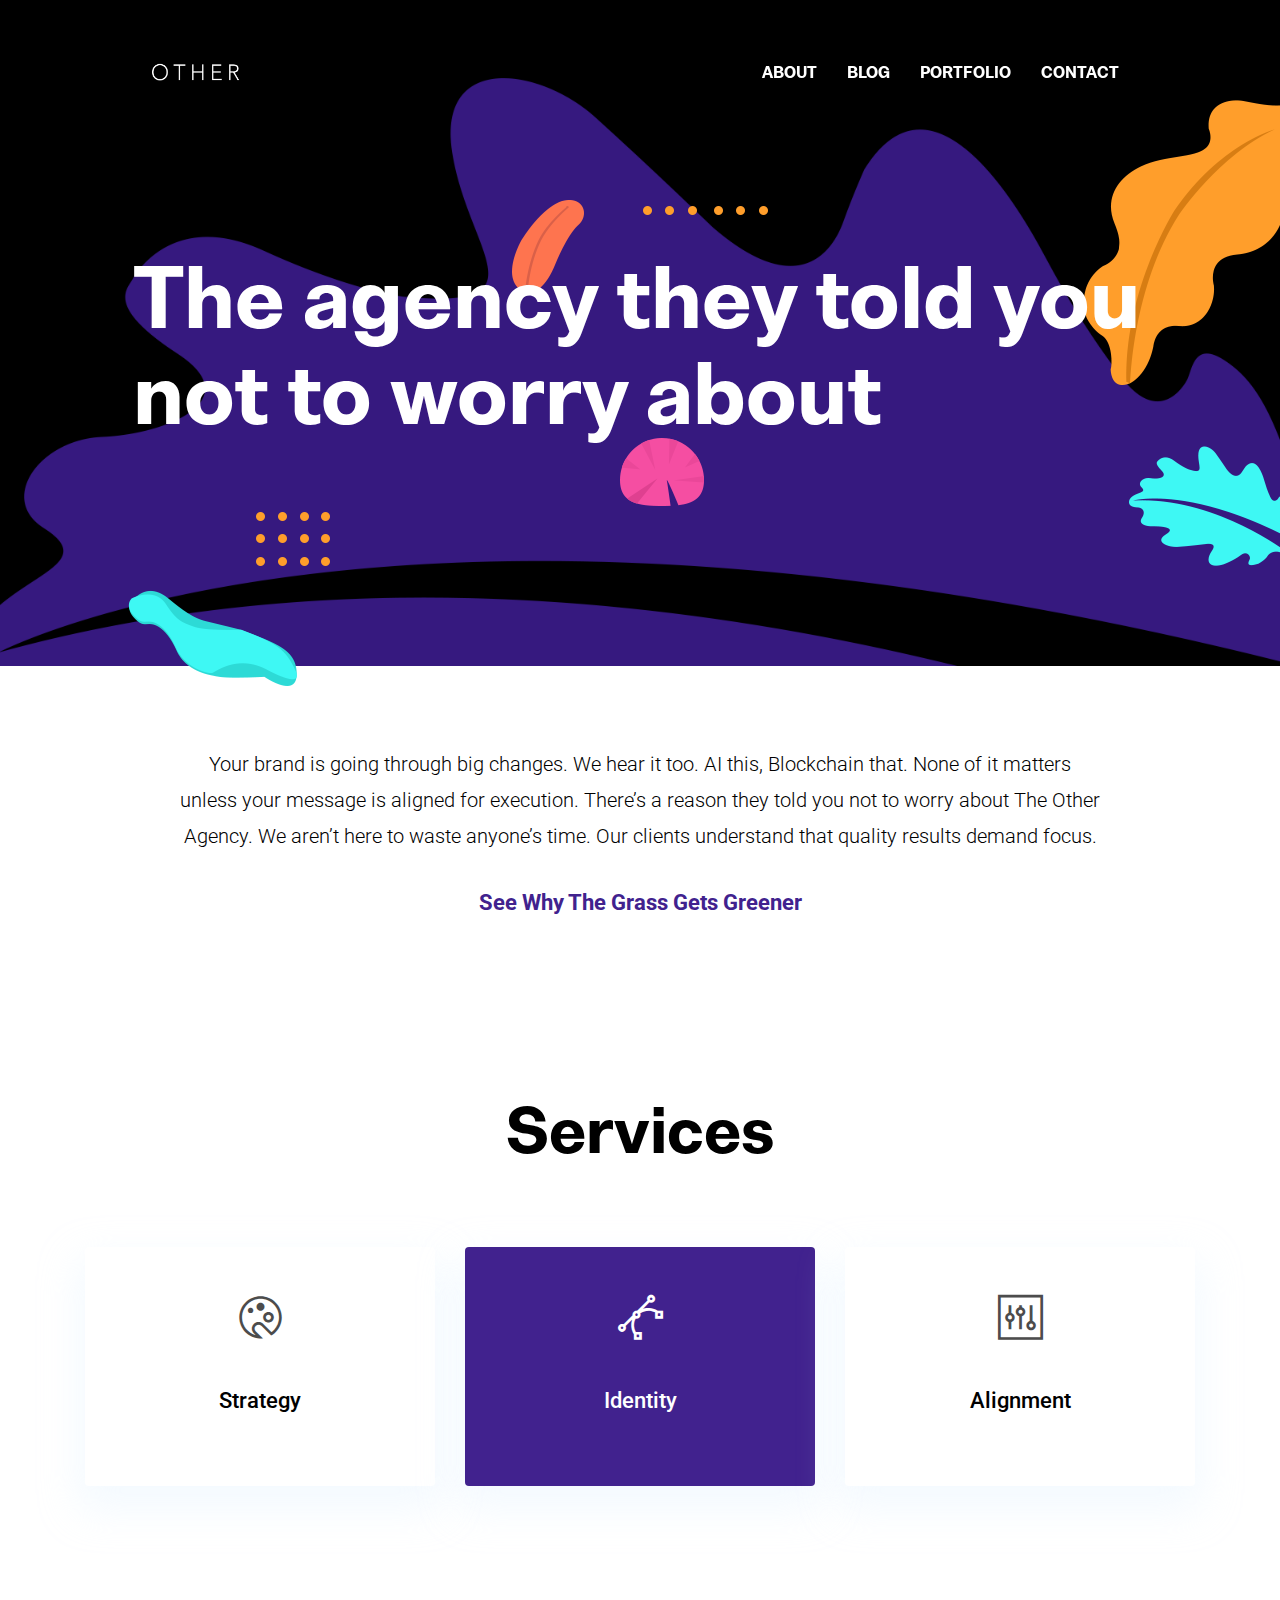
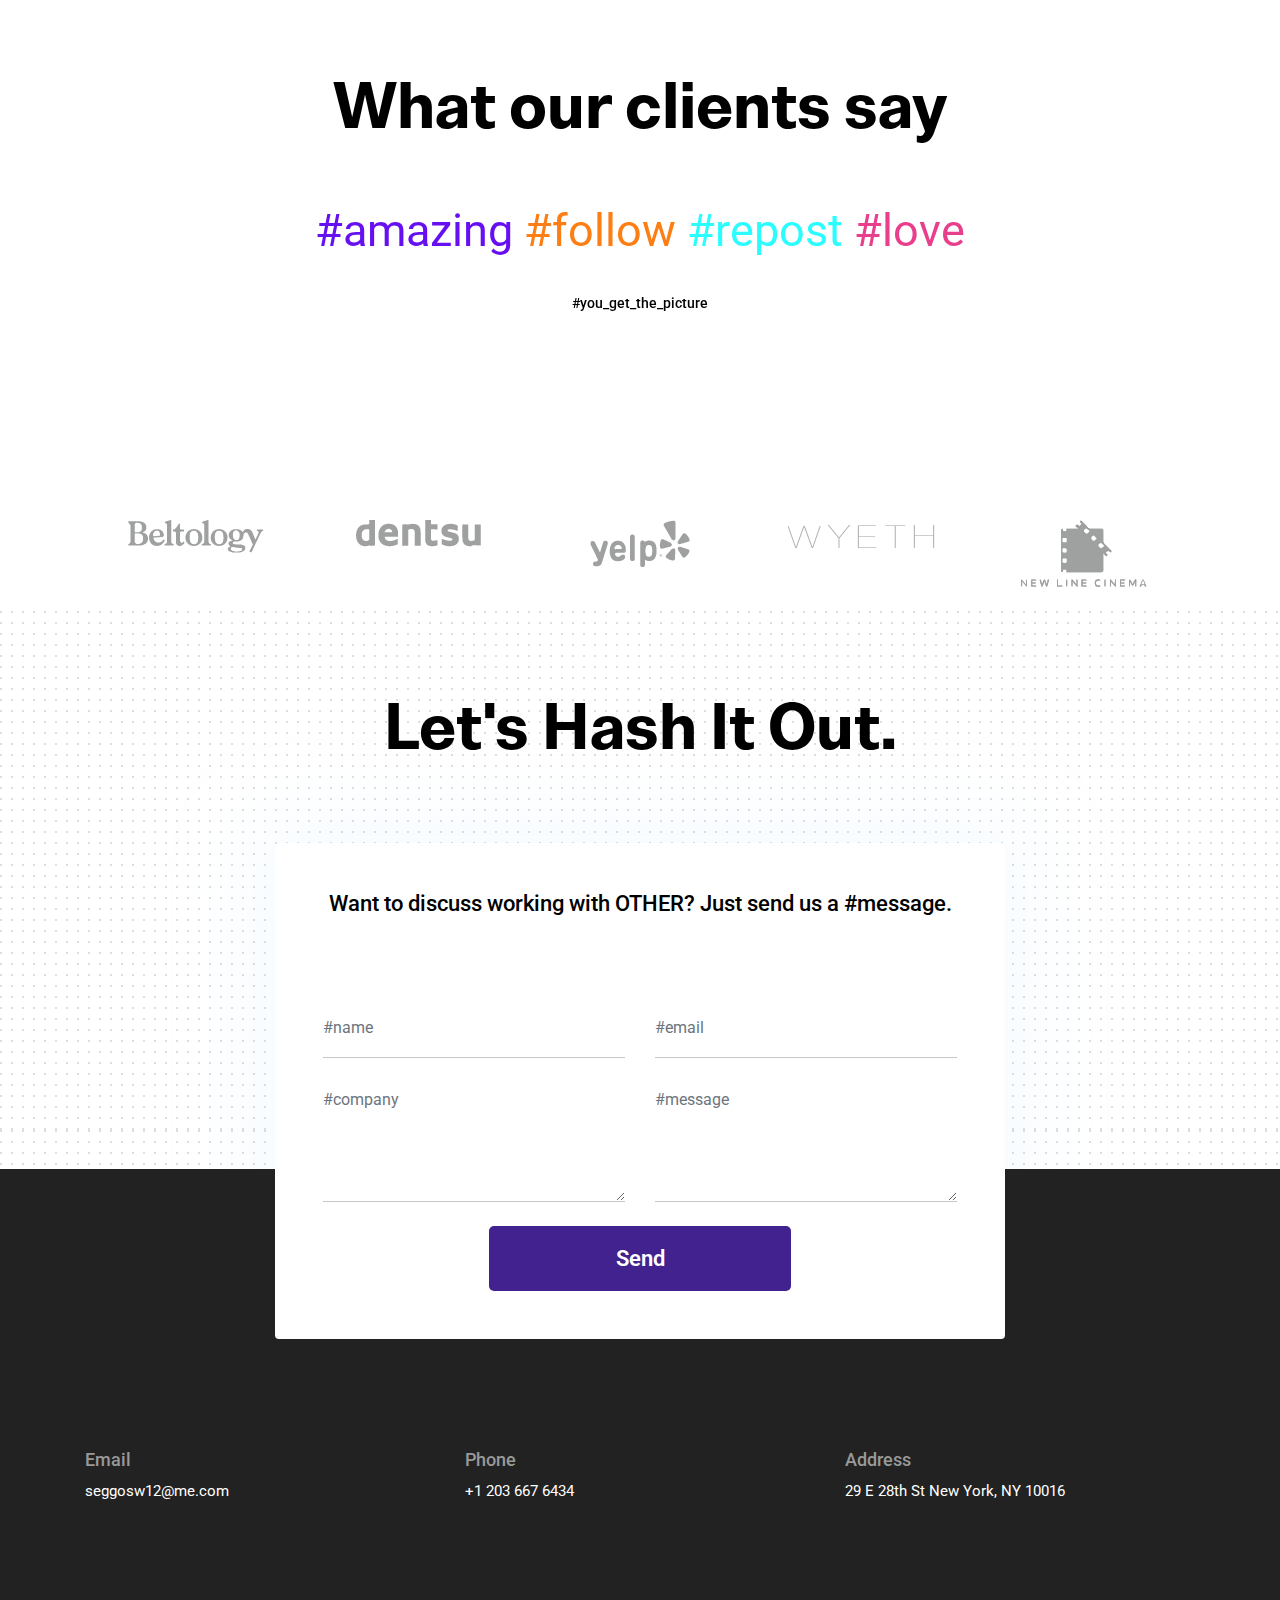
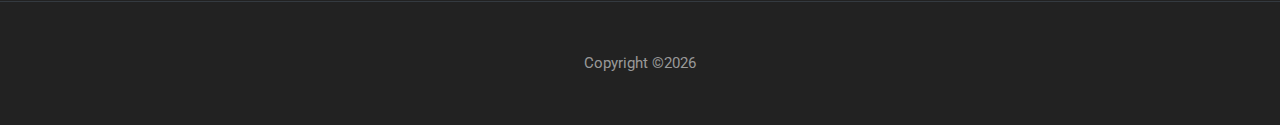
==== index.html @ fed874bd "Deploy from Forestry.io" ====
<!DOCTYPE html>
<html lang="en-us"><head>
  <meta charset="utf-8">
  <title>Other Agency</title>

  <!-- mobile responsive meta -->
  <meta name="viewport" content="width=device-width, initial-scale=1">
  <meta name="viewport" content="width=device-width, initial-scale=1, maximum-scale=1">
  <meta name="description" content="Envisioning your brand through the lens of tomorrow. ">
  <meta name="author" content="Will Seggos">
  <meta name="generator" content="Hugo 0.55.6" />

  <!-- plugins -->
  
  <link rel="stylesheet" href="plugins/bootstrap/bootstrap.min.css ">
  
  <link rel="stylesheet" href="plugins/slick/slick.css ">
  
  <link rel="stylesheet" href="plugins/themify-icons/themify-icons.css ">
  

  <!-- Main Stylesheet -->
  
  <link rel="stylesheet" href="/css/style.min.css" integrity="" media="screen">

  <!--Favicon-->
  <link rel="shortcut icon" href="images/favicon.png " type="image/x-icon">
  <link rel="icon" href="images/favicon.png " type="image/x-icon">

</head><body>
<!-- preloader start -->
<div class="preloader">
</div>
<!-- preloader end -->
<header class="navigation fixed-top">
  <nav class="navbar navbar-expand-lg navbar-dark">
    <a class="navbar-brand" href=""><img alt="Other" style=" width:100px;" src="/images/OtherLOGO.png" ></a>
    <button class="navbar-toggler" type="button" data-toggle="collapse" data-target="#navigation"
      aria-controls="navigation" aria-expanded="false" aria-label="Toggle navigation">
      <span class="navbar-toggler-icon"></span>
    </button>

    <div class="collapse navbar-collapse text-center" id="navigation">
      <ul class="navbar-nav ml-auto">
        <li class="nav-item active">
          <a class="nav-link" href=""></a>
        </li>
        
        
        <li class="nav-item">
          <a class="nav-link" href="about">About</a>
        </li>
        
        
        
        <li class="nav-item">
          <a class="nav-link" href="blog">Blog</a>
        </li>
        
        
        
        <li class="nav-item">
          <a class="nav-link" href="portfolio">Portfolio</a>
        </li>
        
        
        
        <li class="nav-item">
          <a class="nav-link" href="contact">Contact</a>
        </li>
        
        
      </ul>
    </div>
  </nav>
</header>


  
  <section class="hero-area bg-primary" id="parallax">
    <div class="container">
      <div class="row">
        <div class="col-lg-11 mx-auto">
          <h1 class="text-white font-tertiary">The agency they told you not to worry about</h1>
        </div>
      </div>
    </div>
    <div class="layer-bg w-100">
      <img class="img-fluid w-100" src="/images/illustrations/leaf-bg.png" alt="bg-shape">
    </div>
    <div class="layer" id="l2">
      <img src="/images/illustrations/dots-cyan.png" alt="bg-shape">
    </div>
    <div class="layer" id="l3">
      <img src="/images/illustrations/leaf-orange.png" alt="bg-shape">
    </div>
    <div class="layer" id="l4">
      <img src="/images/illustrations/dots-orange.png" alt="bg-shape">
    </div>
    <div class="layer" id="l5">
      <img src="/images/illustrations/leaf-yellow.png" alt="bg-shape">
    </div>
    <div class="layer" id="l6">
      <img src="/images/illustrations/leaf-cyan.png" alt="bg-shape">
    </div>
    <div class="layer" id="l7">
      <img src="/images/illustrations/dots-group-orange.png" alt="bg-shape">
    </div>
    <div class="layer" id="l8">
      <img src="/images/illustrations/leaf-pink-round.png" alt="bg-shape">
    </div>
    <div class="layer" id="l9">
      <img src="/images/illustrations/leaf-cyan-2.png" alt="bg-shape">
    </div>
    
    <ul class="list-unstyled ml-5 mt-3 position-relative zindex-1">
      
    </ul>
    
  </section>
  

  
  
  <section class="section">
    <div class="container">
      <div class="row">
        <div class="col-lg-10 mx-auto text-center">
          
          <p class="font-secondary lead text-dark">Your brand is going through big changes. We hear it too. AI this, Blockchain that. None of it matters unless your message is aligned for execution. There&rsquo;s a reason they told you not to worry about The Other Agency. We aren&rsquo;t here to waste anyone&rsquo;s time. Our clients understand that quality results demand focus.</p>
          
          <a href="" class="btn btn-transparent">See why the grass gets greener</a>
          
          
        </div>
      </div>
    </div>
  </section>
  
  


  

  

  


  
  
  <section class="section">
    <div class="container">
      <div class="row">
        <div class="col-12 text-center">
          <h2 class="section-title">Services</h2>
        </div>
        
        <div class="col-md-4 mb-4">
          <div class="card  hover-shadow shadow">
            <div class="card-body text-center px-4 py-5">
              <i class="ti-palette icon mb-5 d-inline-block"></i>
              <h4 class="mb-4">Strategy</h4>
              <p></p>
            </div>
          </div>
        </div>
        
        <div class="col-md-4 mb-4">
          <div class="card  active-bg-primary  hover-shadow shadow">
            <div class="card-body text-center px-4 py-5">
              <i class="ti-vector icon mb-5 d-inline-block"></i>
              <h4 class="mb-4">Identity</h4>
              <p></p>
            </div>
          </div>
        </div>
        
        <div class="col-md-4 mb-4">
          <div class="card  hover-shadow shadow">
            <div class="card-body text-center px-4 py-5">
              <i class="ti-panel icon mb-5 d-inline-block"></i>
              <h4 class="mb-4">Alignment</h4>
              <p></p>
            </div>
          </div>
        </div>
        
      </div>
    </div>
  </section>
  
  


  


  
  
  <section class="section position-relative testimonial-bg-shapes">
    <div class="container">
      <div class="row">
        <div class="col-12 text-center">
          <h2 class="section-title text-black mb-5">What our clients say</h2>
        </div>
        <div class="col-lg-10 mx-auto testimonial-slider">
          
          
          <div class="text-center testimonial-content">

            <p class="text-white values mb-4">
              <span style="color:#6610f2">#amazing</span>
              <span style="color:#fd7e14">#follow</span>
              <span style="color:#2bfdff">#repost</span>
              <span style="color:#e83e8c">#love</span>
              </p>
            <h4 class="text-black"></h4>
            <h6 class="text-black mb-4">#you_get_the_picture</h6>
          </div>
          
        </div>
      </div>
    </div>
    
  </section>
  
  


  
  
  <section class="section pb-0">
    <div class="container">
      <div class="client-logo-slider d-flex align-items-center">
  
  <a href="#" class="text-center d-block outline-0 p-4"><img class="d-unset img-fluid" src="images/clients-logo/Beltology-logo.png" alt="client-logo"></a>
  
  <a href="#" class="text-center d-block outline-0 p-4"><img class="d-unset img-fluid" src="images/clients-logo/dentsu-logo.png" alt="client-logo"></a>
  
  <a href="#" class="text-center d-block outline-0 p-4"><img class="d-unset img-fluid" src="images/clients-logo/yelp-logo.png" alt="client-logo"></a>
  
  <a href="#" class="text-center d-block outline-0 p-4"><img class="d-unset img-fluid" src="images/clients-logo/wyeth-logo.png" alt="client-logo"></a>
  
  <a href="#" class="text-center d-block outline-0 p-4"><img class="d-unset img-fluid" src="images/clients-logo/newline-logo.png" alt="client-logo"></a>
  
  <a href="#" class="text-center d-block outline-0 p-4"><img class="d-unset img-fluid" src="images/clients-logo/rc-logo.png" alt="client-logo"></a>
  
</div>
    </div>
  </section>
  
  

  




<section class="section section-on-footer" data-background="images/backgrounds/bg-dots.png">
  <div class="container">
    <div class="row">
      <div class="col-12 text-center">
        <h2 class="section-title">Let's Hash It Out.</h2>
      </div>
      <div class="col-lg-8 mx-auto">
        <div class="bg-white rounded text-center p-5 shadow-down">
          <h4 class="mb-80">Want to discuss working with OTHER? Just send us a #message.</h4>
          <form action="#" method="POST" class="row">
            <div class="col-md-6">
              <input type="text" id="name" name="name" placeholder="#name" class="form-control px-0 mb-4">
            </div>
            <div class="col-md-6">
              <input type="email" id="email" name="email" placeholder="#email" class="form-control px-0 mb-4">
            </div>
            <div class="col-6">
              <textarea name="message" id="message" class="form-control px-0 mb-4"
                placeholder="#company"></textarea>
            </div>
            <div class="col-6 right">
              <textarea name="company" id="company" class="form-control px-0 mb-4"
                placeholder="#message"></textarea>
            </div>
            <div class="col-lg-6 col-10 mx-auto">
              <button class="btn btn-primary w-100">send</button>
            </div>
          </form>
        </div>
      </div>
    </div>
  </div>
</section>




<footer class="bg-dark footer-section">
  <div class="section">
    <div class="container">
      <div class="row">
        <div class="col-md-4">
          <h5 class="text-light">Email</h5>
          <p class="text-white paragraph-lg font-secondary">seggosw12@me.com</p>
        </div>
        <div class="col-md-4">
          <h5 class="text-light">Phone</h5>
          <p class="text-white paragraph-lg font-secondary">&#43;1 203 667 6434</p>
        </div>
        <div class="col-md-4">
          <h5 class="text-light">Address</h5>
          <p class="text-white paragraph-lg font-secondary">29 E 28th St New York, NY 10016</p>
        </div>
      </div>
    </div>
  </div>
  <div class="border-top text-center border-dark py-5">
    <p class="mb-0 text-light">Copyright ©<script>
        var CurrentYear = new Date().getFullYear()
        document.write(CurrentYear)
      </script></p>
  </div>
</footer>


<!-- Google Map API -->
<script src=""></script>
<!-- JS Plugins -->

<script src="plugins/jQuery/jquery.min.js"></script>

<script src="plugins/bootstrap/bootstrap.min.js"></script>

<script src="plugins/slick/slick.min.js"></script>

<script src="plugins/shuffle/shuffle.min.js"></script>

<!-- Main Script -->

<script src="/js/script.min.js"></script>
<!-- google analitycs -->
<script>
  (function(i,s,o,g,r,a,m){i['GoogleAnalyticsObject']=r;i[r]=i[r]||function(){
  (i[r].q=i[r].q||[]).push(arguments)},i[r].l=1*new Date();a=s.createElement(o),
  m=s.getElementsByTagName(o)[0];a.async=1;a.src=g;m.parentNode.insertBefore(a,m)
  })(window,document,'script','//www.google-analytics.com/analytics.js','ga');
  ga('create', 'Your ID', 'auto');
  ga('send', 'pageview');
</script>
</body>
</html>
---- plugins/themify-icons/themify-icons.css ----
@font-face{font-family:themify;src:url(fonts/themify.eot?-fvbane);src:url(fonts/themify.eot?#iefix-fvbane) format('embedded-opentype'),url(fonts/themify.woff?-fvbane) format('woff'),url(fonts/themify.ttf?-fvbane) format('truetype'),url(fonts/themify.svg?-fvbane#themify) format('svg');font-weight:400;font-style:normal}[class*=" ti-"],[class^=ti-]{font-family:themify;speak:none;font-style:normal;font-weight:400;font-variant:normal;text-transform:none;line-height:1;-webkit-font-smoothing:antialiased;-moz-osx-font-smoothing:grayscale}.ti-wand:before{content:"\e600"}.ti-volume:before{content:"\e601"}.ti-user:before{content:"\e602"}.ti-unlock:before{content:"\e603"}.ti-unlink:before{content:"\e604"}.ti-trash:before{content:"\e605"}.ti-thought:before{content:"\e606"}.ti-target:before{content:"\e607"}.ti-tag:before{content:"\e608"}.ti-tablet:before{content:"\e609"}.ti-star:before{content:"\e60a"}.ti-spray:before{content:"\e60b"}.ti-signal:before{content:"\e60c"}.ti-shopping-cart:before{content:"\e60d"}.ti-shopping-cart-full:before{content:"\e60e"}.ti-settings:before{content:"\e60f"}.ti-search:before{content:"\e610"}.ti-zoom-in:before{content:"\e611"}.ti-zoom-out:before{content:"\e612"}.ti-cut:before{content:"\e613"}.ti-ruler:before{content:"\e614"}.ti-ruler-pencil:before{content:"\e615"}.ti-ruler-alt:before{content:"\e616"}.ti-bookmark:before{content:"\e617"}.ti-bookmark-alt:before{content:"\e618"}.ti-reload:before{content:"\e619"}.ti-plus:before{content:"\e61a"}.ti-pin:before{content:"\e61b"}.ti-pencil:before{content:"\e61c"}.ti-pencil-alt:before{content:"\e61d"}.ti-paint-roller:before{content:"\e61e"}.ti-paint-bucket:before{content:"\e61f"}.ti-na:before{content:"\e620"}.ti-mobile:before{content:"\e621"}.ti-minus:before{content:"\e622"}.ti-medall:before{content:"\e623"}.ti-medall-alt:before{content:"\e624"}.ti-marker:before{content:"\e625"}.ti-marker-alt:before{content:"\e626"}.ti-arrow-up:before{content:"\e627"}.ti-arrow-right:before{content:"\e628"}.ti-arrow-left:before{content:"\e629"}.ti-arrow-down:before{content:"\e62a"}.ti-lock:before{content:"\e62b"}.ti-location-arrow:before{content:"\e62c"}.ti-link:before{content:"\e62d"}.ti-layout:before{content:"\e62e"}.ti-layers:before{content:"\e62f"}.ti-layers-alt:before{content:"\e630"}.ti-key:before{content:"\e631"}.ti-import:before{content:"\e632"}.ti-image:before{content:"\e633"}.ti-heart:before{content:"\e634"}.ti-heart-broken:before{content:"\e635"}.ti-hand-stop:before{content:"\e636"}.ti-hand-open:before{content:"\e637"}.ti-hand-drag:before{content:"\e638"}.ti-folder:before{content:"\e639"}.ti-flag:before{content:"\e63a"}.ti-flag-alt:before{content:"\e63b"}.ti-flag-alt-2:before{content:"\e63c"}.ti-eye:before{content:"\e63d"}.ti-export:before{content:"\e63e"}.ti-exchange-vertical:before{content:"\e63f"}.ti-desktop:before{content:"\e640"}.ti-cup:before{content:"\e641"}.ti-crown:before{content:"\e642"}.ti-comments:before{content:"\e643"}.ti-comment:before{content:"\e644"}.ti-comment-alt:before{content:"\e645"}.ti-close:before{content:"\e646"}.ti-clip:before{content:"\e647"}.ti-angle-up:before{content:"\e648"}.ti-angle-right:before{content:"\e649"}.ti-angle-left:before{content:"\e64a"}.ti-angle-down:before{content:"\e64b"}.ti-check:before{content:"\e64c"}.ti-check-box:before{content:"\e64d"}.ti-camera:before{content:"\e64e"}.ti-announcement:before{content:"\e64f"}.ti-brush:before{content:"\e650"}.ti-briefcase:before{content:"\e651"}.ti-bolt:before{content:"\e652"}.ti-bolt-alt:before{content:"\e653"}.ti-blackboard:before{content:"\e654"}.ti-bag:before{content:"\e655"}.ti-move:before{content:"\e656"}.ti-arrows-vertical:before{content:"\e657"}.ti-arrows-horizontal:before{content:"\e658"}.ti-fullscreen:before{content:"\e659"}.ti-arrow-top-right:before{content:"\e65a"}.ti-arrow-top-left:before{content:"\e65b"}.ti-arrow-circle-up:before{content:"\e65c"}.ti-arrow-circle-right:before{content:"\e65d"}.ti-arrow-circle-left:before{content:"\e65e"}.ti-arrow-circle-down:before{content:"\e65f"}.ti-angle-double-up:before{content:"\e660"}.ti-angle-double-right:before{content:"\e661"}.ti-angle-double-left:before{content:"\e662"}.ti-angle-double-down:before{content:"\e663"}.ti-zip:before{content:"\e664"}.ti-world:before{content:"\e665"}.ti-wheelchair:before{content:"\e666"}.ti-view-list:before{content:"\e667"}.ti-view-list-alt:before{content:"\e668"}.ti-view-grid:before{content:"\e669"}.ti-uppercase:before{content:"\e66a"}.ti-upload:before{content:"\e66b"}.ti-underline:before{content:"\e66c"}.ti-truck:before{content:"\e66d"}.ti-timer:before{content:"\e66e"}.ti-ticket:before{content:"\e66f"}.ti-thumb-up:before{content:"\e670"}.ti-thumb-down:before{content:"\e671"}.ti-text:before{content:"\e672"}.ti-stats-up:before{content:"\e673"}.ti-stats-down:before{content:"\e674"}.ti-split-v:before{content:"\e675"}.ti-split-h:before{content:"\e676"}.ti-smallcap:before{content:"\e677"}.ti-shine:before{content:"\e678"}.ti-shift-right:before{content:"\e679"}.ti-shift-left:before{content:"\e67a"}.ti-shield:before{content:"\e67b"}.ti-notepad:before{content:"\e67c"}.ti-server:before{content:"\e67d"}.ti-quote-right:before{content:"\e67e"}.ti-quote-left:before{content:"\e67f"}.ti-pulse:before{content:"\e680"}.ti-printer:before{content:"\e681"}.ti-power-off:before{content:"\e682"}.ti-plug:before{content:"\e683"}.ti-pie-chart:before{content:"\e684"}.ti-paragraph:before{content:"\e685"}.ti-panel:before{content:"\e686"}.ti-package:before{content:"\e687"}.ti-music:before{content:"\e688"}.ti-music-alt:before{content:"\e689"}.ti-mouse:before{content:"\e68a"}.ti-mouse-alt:before{content:"\e68b"}.ti-money:before{content:"\e68c"}.ti-microphone:before{content:"\e68d"}.ti-menu:before{content:"\e68e"}.ti-menu-alt:before{content:"\e68f"}.ti-map:before{content:"\e690"}.ti-map-alt:before{content:"\e691"}.ti-loop:before{content:"\e692"}.ti-location-pin:before{content:"\e693"}.ti-list:before{content:"\e694"}.ti-light-bulb:before{content:"\e695"}.ti-Italic:before{content:"\e696"}.ti-info:before{content:"\e697"}.ti-infinite:before{content:"\e698"}.ti-id-badge:before{content:"\e699"}.ti-hummer:before{content:"\e69a"}.ti-home:before{content:"\e69b"}.ti-help:before{content:"\e69c"}.ti-headphone:before{content:"\e69d"}.ti-harddrives:before{content:"\e69e"}.ti-harddrive:before{content:"\e69f"}.ti-gift:before{content:"\e6a0"}.ti-game:before{content:"\e6a1"}.ti-filter:before{content:"\e6a2"}.ti-files:before{content:"\e6a3"}.ti-file:before{content:"\e6a4"}.ti-eraser:before{content:"\e6a5"}.ti-envelope:before{content:"\e6a6"}.ti-download:before{content:"\e6a7"}.ti-direction:before{content:"\e6a8"}.ti-direction-alt:before{content:"\e6a9"}.ti-dashboard:before{content:"\e6aa"}.ti-control-stop:before{content:"\e6ab"}.ti-control-shuffle:before{content:"\e6ac"}.ti-control-play:before{content:"\e6ad"}.ti-control-pause:before{content:"\e6ae"}.ti-control-forward:before{content:"\e6af"}.ti-control-backward:before{content:"\e6b0"}.ti-cloud:before{content:"\e6b1"}.ti-cloud-up:before{content:"\e6b2"}.ti-cloud-down:before{content:"\e6b3"}.ti-clipboard:before{content:"\e6b4"}.ti-car:before{content:"\e6b5"}.ti-calendar:before{content:"\e6b6"}.ti-book:before{content:"\e6b7"}.ti-bell:before{content:"\e6b8"}.ti-basketball:before{content:"\e6b9"}.ti-bar-chart:before{content:"\e6ba"}.ti-bar-chart-alt:before{content:"\e6bb"}.ti-back-right:before{content:"\e6bc"}.ti-back-left:before{content:"\e6bd"}.ti-arrows-corner:before{content:"\e6be"}.ti-archive:before{content:"\e6bf"}.ti-anchor:before{content:"\e6c0"}.ti-align-right:before{content:"\e6c1"}.ti-align-left:before{content:"\e6c2"}.ti-align-justify:before{content:"\e6c3"}.ti-align-center:before{content:"\e6c4"}.ti-alert:before{content:"\e6c5"}.ti-alarm-clock:before{content:"\e6c6"}.ti-agenda:before{content:"\e6c7"}.ti-write:before{content:"\e6c8"}.ti-window:before{content:"\e6c9"}.ti-widgetized:before{content:"\e6ca"}.ti-widget:before{content:"\e6cb"}.ti-widget-alt:before{content:"\e6cc"}.ti-wallet:before{content:"\e6cd"}.ti-video-clapper:before{content:"\e6ce"}.ti-video-camera:before{content:"\e6cf"}.ti-vector:before{content:"\e6d0"}.ti-themify-logo:before{content:"\e6d1"}.ti-themify-favicon:before{content:"\e6d2"}.ti-themify-favicon-alt:before{content:"\e6d3"}.ti-support:before{content:"\e6d4"}.ti-stamp:before{content:"\e6d5"}.ti-split-v-alt:before{content:"\e6d6"}.ti-slice:before{content:"\e6d7"}.ti-shortcode:before{content:"\e6d8"}.ti-shift-right-alt:before{content:"\e6d9"}.ti-shift-left-alt:before{content:"\e6da"}.ti-ruler-alt-2:before{content:"\e6db"}.ti-receipt:before{content:"\e6dc"}.ti-pin2:before{content:"\e6dd"}.ti-pin-alt:before{content:"\e6de"}.ti-pencil-alt2:before{content:"\e6df"}.ti-palette:before{content:"\e6e0"}.ti-more:before{content:"\e6e1"}.ti-more-alt:before{content:"\e6e2"}.ti-microphone-alt:before{content:"\e6e3"}.ti-magnet:before{content:"\e6e4"}.ti-line-double:before{content:"\e6e5"}.ti-line-dotted:before{content:"\e6e6"}.ti-line-dashed:before{content:"\e6e7"}.ti-layout-width-full:before{content:"\e6e8"}.ti-layout-width-default:before{content:"\e6e9"}.ti-layout-width-default-alt:before{content:"\e6ea"}.ti-layout-tab:before{content:"\e6eb"}.ti-layout-tab-window:before{content:"\e6ec"}.ti-layout-tab-v:before{content:"\e6ed"}.ti-layout-tab-min:before{content:"\e6ee"}.ti-layout-slider:before{content:"\e6ef"}.ti-layout-slider-alt:before{content:"\e6f0"}.ti-layout-sidebar-right:before{content:"\e6f1"}.ti-layout-sidebar-none:before{content:"\e6f2"}.ti-layout-sidebar-left:before{content:"\e6f3"}.ti-layout-placeholder:before{content:"\e6f4"}.ti-layout-menu:before{content:"\e6f5"}.ti-layout-menu-v:before{content:"\e6f6"}.ti-layout-menu-separated:before{content:"\e6f7"}.ti-layout-menu-full:before{content:"\e6f8"}.ti-layout-media-right-alt:before{content:"\e6f9"}.ti-layout-media-right:before{content:"\e6fa"}.ti-layout-media-overlay:before{content:"\e6fb"}.ti-layout-media-overlay-alt:before{content:"\e6fc"}.ti-layout-media-overlay-alt-2:before{content:"\e6fd"}.ti-layout-media-left-alt:before{content:"\e6fe"}.ti-layout-media-left:before{content:"\e6ff"}.ti-layout-media-center-alt:before{content:"\e700"}.ti-layout-media-center:before{content:"\e701"}.ti-layout-list-thumb:before{content:"\e702"}.ti-layout-list-thumb-alt:before{content:"\e703"}.ti-layout-list-post:before{content:"\e704"}.ti-layout-list-large-image:before{content:"\e705"}.ti-layout-line-solid:before{content:"\e706"}.ti-layout-grid4:before{content:"\e707"}.ti-layout-grid3:before{content:"\e708"}.ti-layout-grid2:before{content:"\e709"}.ti-layout-grid2-thumb:before{content:"\e70a"}.ti-layout-cta-right:before{content:"\e70b"}.ti-layout-cta-left:before{content:"\e70c"}.ti-layout-cta-center:before{content:"\e70d"}.ti-layout-cta-btn-right:before{content:"\e70e"}.ti-layout-cta-btn-left:before{content:"\e70f"}.ti-layout-column4:before{content:"\e710"}.ti-layout-column3:before{content:"\e711"}.ti-layout-column2:before{content:"\e712"}.ti-layout-accordion-separated:before{content:"\e713"}.ti-layout-accordion-merged:before{content:"\e714"}.ti-layout-accordion-list:before{content:"\e715"}.ti-ink-pen:before{content:"\e716"}.ti-info-alt:before{content:"\e717"}.ti-help-alt:before{content:"\e718"}.ti-headphone-alt:before{content:"\e719"}.ti-hand-point-up:before{content:"\e71a"}.ti-hand-point-right:before{content:"\e71b"}.ti-hand-point-left:before{content:"\e71c"}.ti-hand-point-down:before{content:"\e71d"}.ti-gallery:before{content:"\e71e"}.ti-face-smile:before{content:"\e71f"}.ti-face-sad:before{content:"\e720"}.ti-credit-card:before{content:"\e721"}.ti-control-skip-forward:before{content:"\e722"}.ti-control-skip-backward:before{content:"\e723"}.ti-control-record:before{content:"\e724"}.ti-control-eject:before{content:"\e725"}.ti-comments-smiley:before{content:"\e726"}.ti-brush-alt:before{content:"\e727"}.ti-youtube:before{content:"\e728"}.ti-vimeo:before{content:"\e729"}.ti-twitter:before{content:"\e72a"}.ti-time:before{content:"\e72b"}.ti-tumblr:before{content:"\e72c"}.ti-skype:before{content:"\e72d"}.ti-share:before{content:"\e72e"}.ti-share-alt:before{content:"\e72f"}.ti-rocket:before{content:"\e730"}.ti-pinterest:before{content:"\e731"}.ti-new-window:before{content:"\e732"}.ti-microsoft:before{content:"\e733"}.ti-list-ol:before{content:"\e734"}.ti-linkedin:before{content:"\e735"}.ti-layout-sidebar-2:before{content:"\e736"}.ti-layout-grid4-alt:before{content:"\e737"}.ti-layout-grid3-alt:before{content:"\e738"}.ti-layout-grid2-alt:before{content:"\e739"}.ti-layout-column4-alt:before{content:"\e73a"}.ti-layout-column3-alt:before{content:"\e73b"}.ti-layout-column2-alt:before{content:"\e73c"}.ti-instagram:before{content:"\e73d"}.ti-google:before{content:"\e73e"}.ti-github:before{content:"\e73f"}.ti-flickr:before{content:"\e740"}.ti-facebook:before{content:"\e741"}.ti-dropbox:before{content:"\e742"}.ti-dribbble:before{content:"\e743"}.ti-apple:before{content:"\e744"}.ti-android:before{content:"\e745"}.ti-save:before{content:"\e746"}.ti-save-alt:before{content:"\e747"}.ti-yahoo:before{content:"\e748"}.ti-wordpress:before{content:"\e749"}.ti-vimeo-alt:before{content:"\e74a"}.ti-twitter-alt:before{content:"\e74b"}.ti-tumblr-alt:before{content:"\e74c"}.ti-trello:before{content:"\e74d"}.ti-stack-overflow:before{content:"\e74e"}.ti-soundcloud:before{content:"\e74f"}.ti-sharethis:before{content:"\e750"}.ti-sharethis-alt:before{content:"\e751"}.ti-reddit:before{content:"\e752"}.ti-pinterest-alt:before{content:"\e753"}.ti-microsoft-alt:before{content:"\e754"}.ti-linux:before{content:"\e755"}.ti-jsfiddle:before{content:"\e756"}.ti-joomla:before{content:"\e757"}.ti-html5:before{content:"\e758"}.ti-flickr-alt:before{content:"\e759"}.ti-email:before{content:"\e75a"}.ti-drupal:before{content:"\e75b"}.ti-dropbox-alt:before{content:"\e75c"}.ti-css3:before{content:"\e75d"}.ti-rss:before{content:"\e75e"}.ti-rss-alt:before{content:"\e75f"}
---- css/style.min.css ----
/*!------------------------------------------------------------------
[MAIN STYLESHEET]
PROJECT: Project Name
VERSION: Versoin Number
-------------------------------------------------------------------*/@import "https://fonts.googleapis.com/css?family=Playfair+Display:400,700|Roboto:300,400,500,700";@font-face{font-family:bwnistaint-xbd;src:url(../fonts/BwNistaInt-xBd.woff) format("woff");font-style:normal;font-display:swap}body{line-height:1.2;font-family:roboto,sans-serif;-webkit-font-smoothing:antialiased;font-size:15px;color:#4c4c4c}p{font-weight:400;color:#4c4c4c;font-size:15px;line-height:1.8;font-family:roboto,sans-serif}h1,h2,h3,h4,h5,h6{color:#000;font-family:roboto,sans-serif;line-height:1.2}h1,.h1{font-size:80px}@media(max-width:991px){h1,.h1{font-size:65px}}h2,.h2{font-size:60px}@media(max-width:991px){h2,.h2{font-size:50px}}h3,.h3{font-size:40px}h4,.h4{font-size:22px}h5,.h5{font-size:18px}h6,.h6{font-size:14px}.btn{font-size:22px;font-family:roboto,sans-serif;text-transform:capitalize;padding:16px 44px;border-radius:5px;font-weight:600;border:0;position:relative;z-index:1;transition:.2s ease}.btn:focus{outline:0;box-shadow:none!important}.btn:active{box-shadow:none}.btn-sm{font-size:15px;padding:10px 30px}.btn-xs{padding:5px 10px;font-size:15px}.btn-primary{background:#41228e;color:#fff}.btn-primary:active{background:#542cb7!important}.btn-primary:hover{background:#542cb7}.btn-primary.focus,.btn-primary.active{background:#542cb7!important;box-shadow:none!important}.btn-transparent{background:transparent;color:#41228e;font-weight:700}.btn-transparent:active,.btn-transparent:hover{color:#41228e}body{background-color:#fff;overflow-x:hidden}::selection{background:#542cb7;color:#fff}.preloader{position:fixed;top:0;left:0;right:0;bottom:0;background-color:#fff;z-index:999;display:flex;align-items:center;justify-content:center}ol,ul{list-style-type:none;margin:0}img{vertical-align:middle;border:0}a,a:hover,a:focus{text-decoration:none}a,button,select{cursor:pointer;transition:.2s ease}a:focus,button:focus,select:focus{outline:0}a.text-dark:hover{color:#41228e!important}a:hover{color:#41228e}.slick-slide{outline:0}.section{padding-top:80px;padding-bottom:80px}.section-title{margin-bottom:80px;font-family:bwnistaint-xbd}.bg-cover{background-size:cover;background-position:50%;background-repeat:no-repeat}.overlay{position:relative}.overlay::before{position:absolute;content:'';height:100%;width:100%;top:0;left:0;background:#000;opacity:.5}.outline-0{outline:0!important}.d-unset{display:unset!important}.bg-primary{background:#000!important}.bg-gray{background:#eaeaea!important}.text-primary{color:#41228e!important}.text-color{color:#4c4c4c}.text-dark{color:#000!important}.text-light{color:#999!important}.mb-10{margin-bottom:10px!important}.mb-20{margin-bottom:20px!important}.mb-30{margin-bottom:30px!important}.mb-40{margin-bottom:40px!important}.mb-50{margin-bottom:50px!important}.mb-60{margin-bottom:60px!important}.mb-70{margin-bottom:70px!important}.mb-80{margin-bottom:80px!important}.mb-90{margin-bottom:90px!important}.mb-100{margin-bottom:100px!important}.zindex-1{z-index:1}.rounded-lg{border-radius:15px}.overflow-hidden{overflow:hidden}.font-secondary{font-family:roboto,sans-serif!important}.font-tertiary{font-family:bwnistaint-xbd!important}.shadow{box-shadow:0 18px 39.1px 6.9px rgba(224,241,255,.34)!important}.bg-dark{background-color:#222!important}.icon{font-size:45px}.icon-bg{height:100px;width:100px;line-height:100px;text-align:center}.icon-light{color:#c8d5ef}.slick-dots{text-align:center;padding-left:0;display:none!important}.slick-dots li{display:inline-block;margin:2px}.slick-dots li.slick-active button{background:#fff;width:25px}.slick-dots li button{height:6px;width:12px;background:rgba(255,255,255,.5);color:transparent;border-radius:10px;overflow:hidden;transition:.2s ease;border:0}.form-control{border:0;border-radius:0;border-bottom:1px solid #c7c7c7;height:60px}.form-control:focus{border-color:#41228e;outline:0;box-shadow:none!important}textarea.form-control{height:120px}.card{border:0}.card-header{border:0}.card-footer{border:0}.navigation{padding:40px 130px;transition:.3s ease}.navigation.nav-bg{background-color:#41228e;padding:15px 100px}@media(max-width:991px){.navigation.nav-bg{padding:15px 20px}}@media(max-width:991px){.navigation{padding:20px;background:#41228e}}.navbar .nav-item .nav-link{font-family:bwnistaint-xbd;text-transform:uppercase;padding:15px}.navbar .nav-item.active{font-weight:700}.navbar-dark .navbar-nav .nav-link{color:#fff}.hero-area{padding:250px 0 200px;position:relative}@media(max-width:767px){.hero-area{padding:200px 0 150px;overflow:hidden}}.hero-area h1{position:relative;z-index:2}.layer{position:absolute;z-index:1}#l1{bottom:0;left:0}#l2{top:190px;left:-250px}#l3{top:200px;left:40%}#l4{top:200px;right:40%}#l5{top:100px;right:-150px}#l6{bottom:-20px;left:10%}#l7{bottom:100px;left:20%}#l8{bottom:160px;right:45%}#l9{bottom:100px;right:-10px}.layer-bg{position:absolute;bottom:0;left:0}.progress-wrapper{height:130px;overflow:hidden}.wave{position:absolute;width:100%;height:100%}.wave::before,.wave::after{content:"";position:absolute;width:800px;height:800px;bottom:0;left:50%;background-color:rgba(255,255,255,.4);border-radius:45%;transform:translateX(-50%) rotate(0);animation:rotate 6s linear infinite;z-index:10}.wave::after{border-radius:47%;background-color:rgba(255,255,255,.9);transform:translateX(-50%) rotate(0);animation:rotate 10s linear -5s infinite;z-index:20}@keyframes rotate{50%{transform:translateX(-50%) rotate(180deg)}100%{transform:translateX(-50%) rotate(360deg)}}.edu-bg-image{position:absolute;left:0;top:-300px;z-index:-1}.hover-bg-primary{transition:.3s ease}.hover-bg-primary:hover{background:#41228e}.hover-bg-primary:hover *{color:#fff}.active-bg-primary{transition:.3s ease;background:#41228e}.active-bg-primary *{color:#fff}.hover-shadow{transition:.2s ease}.hover-shadow:hover{box-shadow:0 18px 40px 8px rgba(224,241,255,.54)!important}.hover-wrapper{overflow:hidden}.hover-wrapper img{transition:.3s ease;transform:scale(1.1)}.hover-wrapper:hover img{transform:scale(1)}.hover-wrapper:hover .hover-overlay{opacity:1;visibility:visible}.hover-overlay{position:absolute;height:100%;width:100%;border-radius:inherit;top:0;left:0;background:rgba(0,0,0,.3);opacity:0;visibility:hidden;transition:.3s ease}.hover-content{position:absolute;top:50%;transform:translateY(-50%);left:0;right:0;text-align:center}.testimonial-content strong{color:#2bfdff;font-weight:400}.testimonial-bg-shapes .container{position:relative;z-index:1}.testimonial-bg-shapes .bg-map{position:absolute;left:50%;top:50%;transform:translate(-50%,-50%)}.testimonial-bg-shapes .bg-shape-1{position:absolute;left:100px;top:-50px}.testimonial-bg-shapes .bg-shape-2{position:absolute;right:150px;top:50px}.testimonial-bg-shapes .bg-shape-3{position:absolute;right:50px;top:200px}.testimonial-bg-shapes .bg-shape-4{position:absolute;left:100px;bottom:200px}.testimonial-bg-shapes .bg-shape-5{position:absolute;right:200px;bottom:-50px}.footer-section{padding-top:200px}.section-on-footer{margin-bottom:-250px}.shadow-down{position:relative}.shadow-down::before{position:absolute;content:"";box-shadow:0 0 80.75px 14.25px rgba(224,241,255,.34);height:100%;width:100%;left:0;top:0;z-index:-1}.card-lg{flex-direction:row-reverse;align-items:center}@media(max-width:991px){.card-lg{flex-direction:column}}blockquote{display:inline-block;padding:10px 20px;background:#eaeaea;border-left:2px solid #41228e;font-style:italic;font-size:22px}.content *{margin-bottom:20px}.content strong{font-family:playfair display,serif;font-size:22px;font-weight:400;color:#000;display:inherit;line-height:1.5}.page-title-alt{padding:350px 0 70px}.border-thick{border:10px solid}.drag-lg-top{margin-top:-230px}@media(max-width:991px){.drag-lg-top{margin-top:0}}.page-title-alt .container{position:relative;z-index:1}.page-title-alt .bg-shape-1{position:absolute;left:0;top:0;height:100%}.page-title-alt .bg-shape-2{position:absolute;left:70px;top:100px}.page-title-alt .bg-shape-3{position:absolute;left:30%;top:50px;transform:rotate(180deg)}.page-title-alt .bg-shape-4{position:absolute;left:100px;bottom:100px}.page-title-alt .bg-shape-5{position:absolute;left:40%;bottom:-25px}.page-title-alt .bg-shape-6{position:absolute;bottom:100px;right:-100px}.page-title{padding:250px 0 150px}.page-title .container{position:relative;z-index:1}.page-title .bg-shape-1{position:absolute;left:0;bottom:0;width:100%}.page-title .bg-shape-2{position:absolute;left:-20px;top:-10px}.page-title .bg-shape-3{position:absolute;left:10%;top:100px}.page-title .bg-shape-4{position:absolute;left:50%;top:-20px}.page-title .bg-shape-5{position:absolute;left:90px;bottom:-50px;transform:rotate(180deg)}.page-title .bg-shape-6{position:absolute;right:20%;bottom:-20px}.page-title .bg-shape-7{position:absolute;right:-220px;bottom:-100px}.filter-controls li{cursor:pointer}.filter-controls li.active{font-weight:700}.values{font-size:3em}
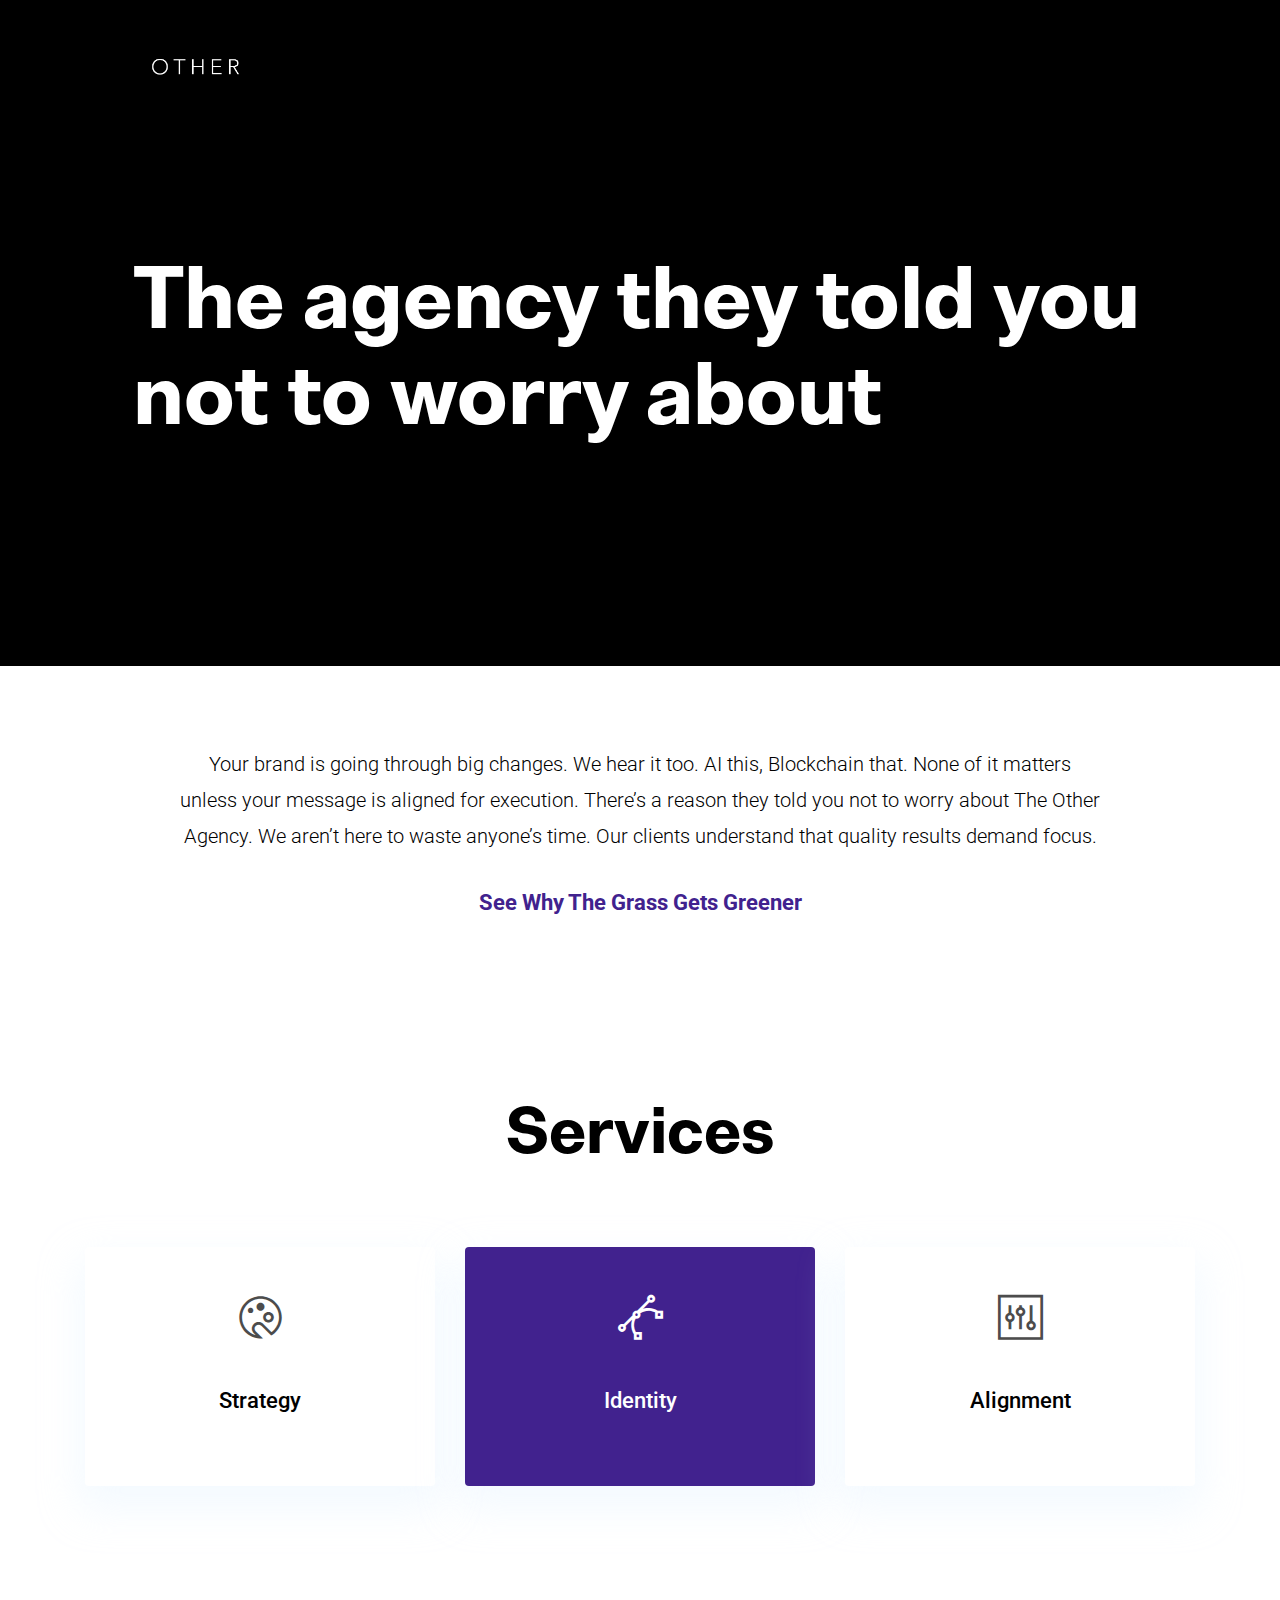
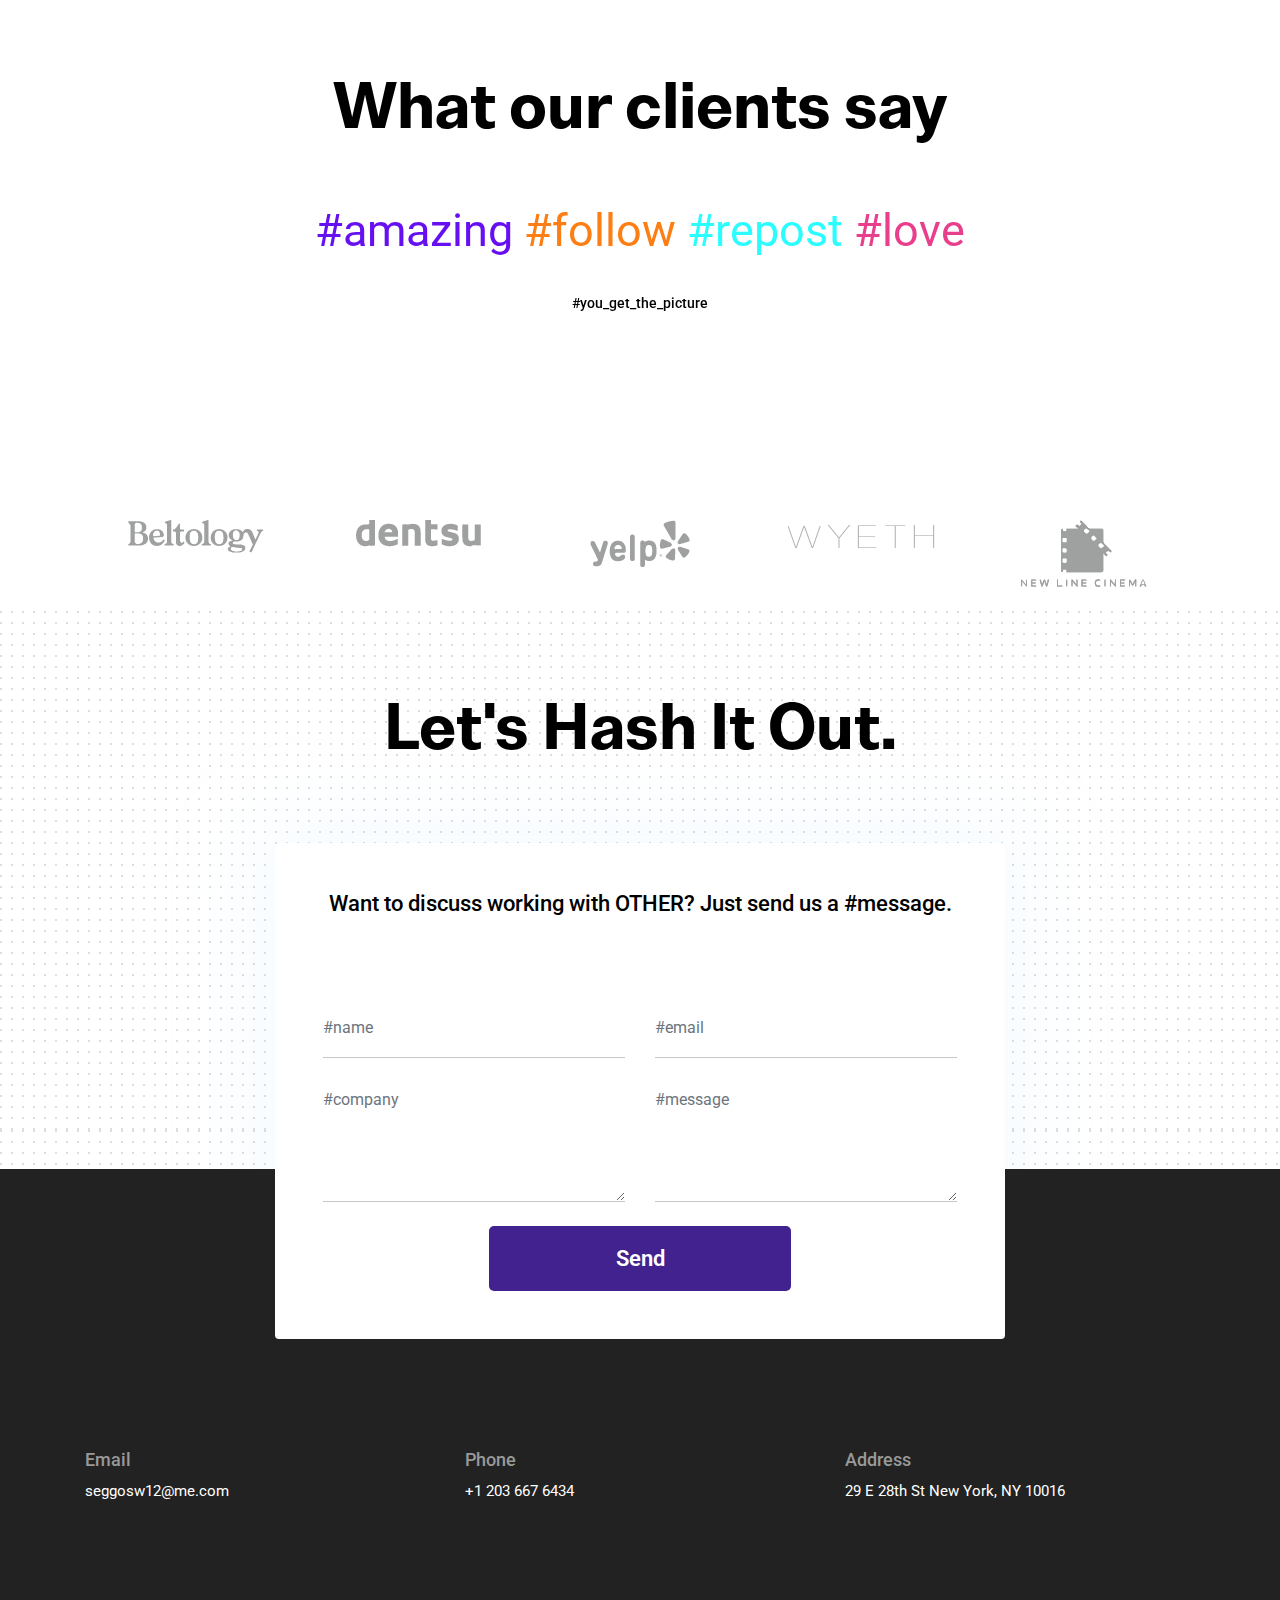
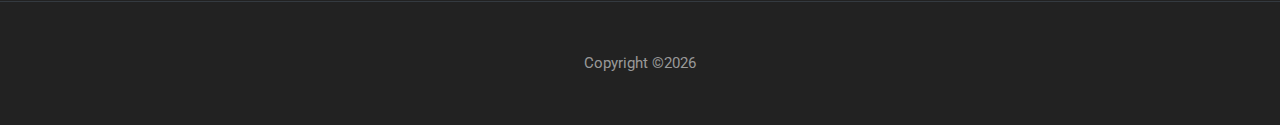
==== commit b1ff6b38: "Deploy from Forestry.io" ====
--- a/index.html
+++ b/index.html
@@ -46,30 +46,6 @@
           <a class="nav-link" href=""></a>
         </li>
         
-        
-        <li class="nav-item">
-          <a class="nav-link" href="about">About</a>
-        </li>
-        
-        
-        
-        <li class="nav-item">
-          <a class="nav-link" href="blog">Blog</a>
-        </li>
-        
-        
-        
-        <li class="nav-item">
-          <a class="nav-link" href="portfolio">Portfolio</a>
-        </li>
-        
-        
-        
-        <li class="nav-item">
-          <a class="nav-link" href="contact">Contact</a>
-        </li>
-        
-        
       </ul>
     </div>
   </nav>
@@ -85,33 +61,7 @@
         </div>
       </div>
     </div>
-    <div class="layer-bg w-100">
-      <img class="img-fluid w-100" src="/images/illustrations/leaf-bg.png" alt="bg-shape">
-    </div>
-    <div class="layer" id="l2">
-      <img src="/images/illustrations/dots-cyan.png" alt="bg-shape">
-    </div>
-    <div class="layer" id="l3">
-      <img src="/images/illustrations/leaf-orange.png" alt="bg-shape">
-    </div>
-    <div class="layer" id="l4">
-      <img src="/images/illustrations/dots-orange.png" alt="bg-shape">
-    </div>
-    <div class="layer" id="l5">
-      <img src="/images/illustrations/leaf-yellow.png" alt="bg-shape">
-    </div>
-    <div class="layer" id="l6">
-      <img src="/images/illustrations/leaf-cyan.png" alt="bg-shape">
-    </div>
-    <div class="layer" id="l7">
-      <img src="/images/illustrations/dots-group-orange.png" alt="bg-shape">
-    </div>
-    <div class="layer" id="l8">
-      <img src="/images/illustrations/leaf-pink-round.png" alt="bg-shape">
-    </div>
-    <div class="layer" id="l9">
-      <img src="/images/illustrations/leaf-cyan-2.png" alt="bg-shape">
-    </div>
+    
     
     <ul class="list-unstyled ml-5 mt-3 position-relative zindex-1">
       
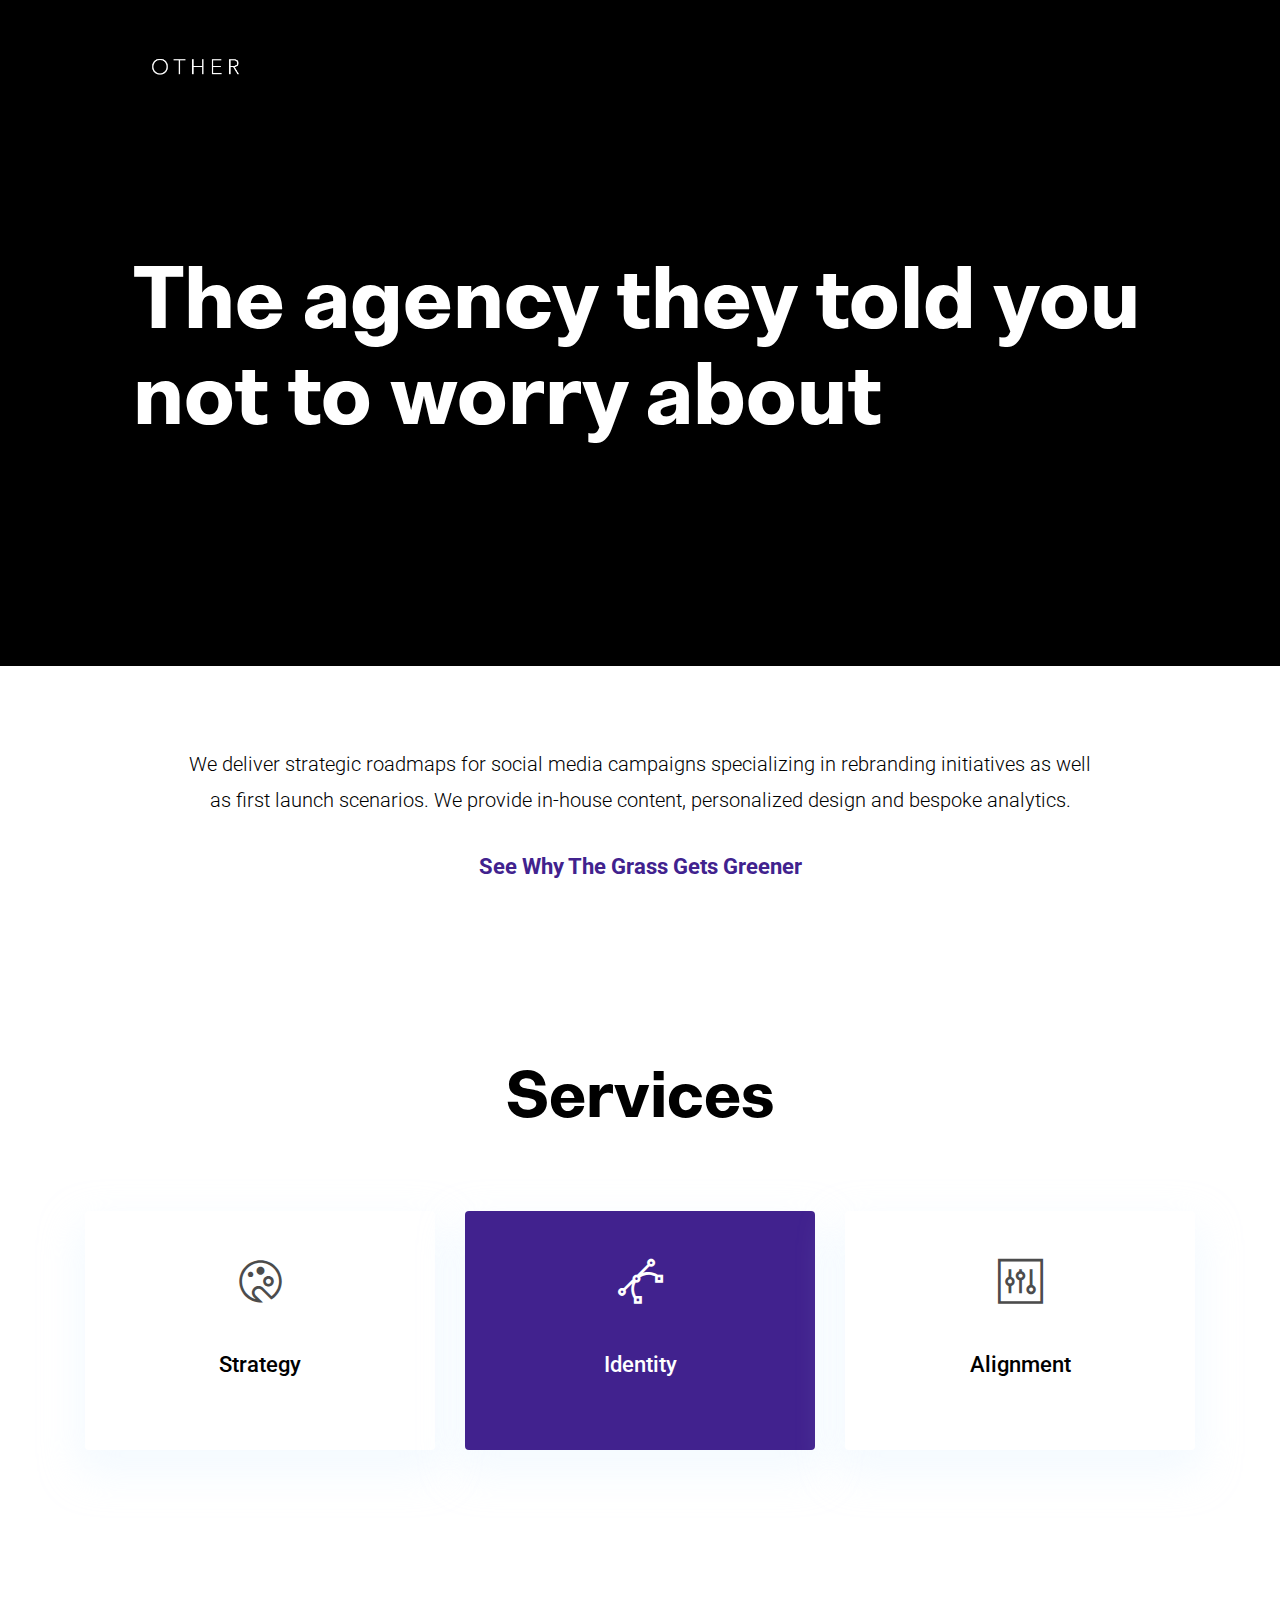
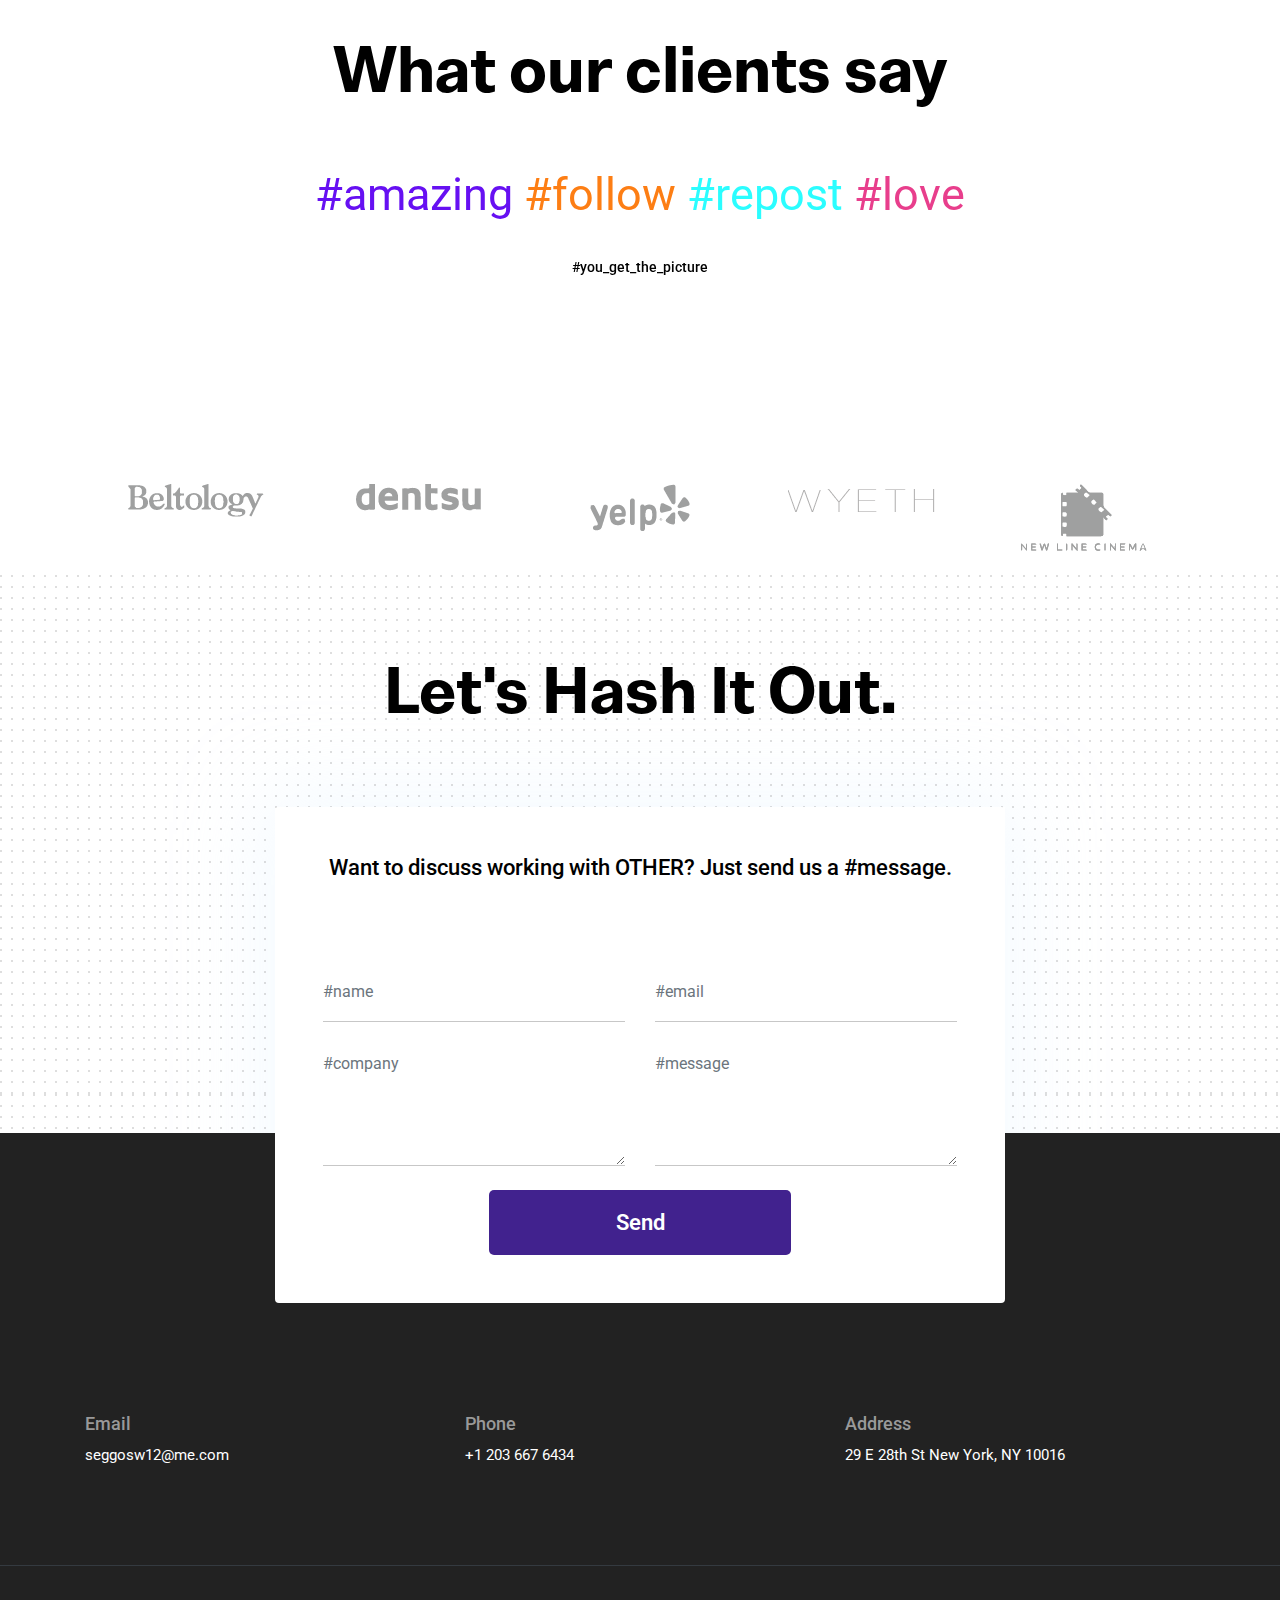
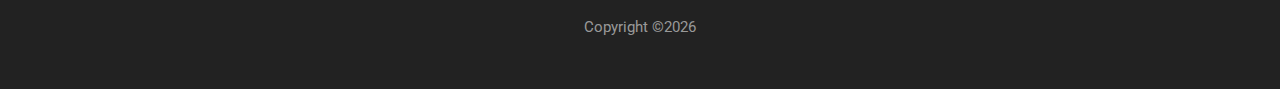
==== commit 5e5b5bf4: "Deploy from Forestry.io" ====
--- a/index.html
+++ b/index.html
@@ -77,7 +77,7 @@
       <div class="row">
         <div class="col-lg-10 mx-auto text-center">
           
-          <p class="font-secondary lead text-dark">Your brand is going through big changes. We hear it too. AI this, Blockchain that. None of it matters unless your message is aligned for execution. There&rsquo;s a reason they told you not to worry about The Other Agency. We aren&rsquo;t here to waste anyone&rsquo;s time. Our clients understand that quality results demand focus.</p>
+          <p class="font-secondary lead text-dark">We deliver strategic roadmaps for social media campaigns specializing in rebranding initiatives as well as first launch scenarios. We provide in-house content, personalized design and bespoke analytics.</p>
           
           <a href="" class="btn btn-transparent">See why the grass gets greener</a>
           
@@ -216,7 +216,7 @@
       <div class="col-lg-8 mx-auto">
         <div class="bg-white rounded text-center p-5 shadow-down">
           <h4 class="mb-80">Want to discuss working with OTHER? Just send us a #message.</h4>
-          <form action="#" method="POST" class="row">
+          <form action="https://formspree.io/seggosw12@me.com" method="POST" class="row">
             <div class="col-md-6">
               <input type="text" id="name" name="name" placeholder="#name" class="form-control px-0 mb-4">
             </div>
--- a/css/style.min.css
+++ b/css/style.min.css
@@ -2,4 +2,4 @@
 [MAIN STYLESHEET]
 PROJECT: Project Name
 VERSION: Versoin Number
--------------------------------------------------------------------*/@import "https://fonts.googleapis.com/css?family=Playfair+Display:400,700|Roboto:300,400,500,700";@font-face{font-family:bwnistaint-xbd;src:url(../fonts/BwNistaInt-xBd.woff) format("woff");font-style:normal;font-display:swap}body{line-height:1.2;font-family:roboto,sans-serif;-webkit-font-smoothing:antialiased;font-size:15px;color:#4c4c4c}p{font-weight:400;color:#4c4c4c;font-size:15px;line-height:1.8;font-family:roboto,sans-serif}h1,h2,h3,h4,h5,h6{color:#000;font-family:roboto,sans-serif;line-height:1.2}h1,.h1{font-size:80px}@media(max-width:991px){h1,.h1{font-size:65px}}h2,.h2{font-size:60px}@media(max-width:991px){h2,.h2{font-size:50px}}h3,.h3{font-size:40px}h4,.h4{font-size:22px}h5,.h5{font-size:18px}h6,.h6{font-size:14px}.btn{font-size:22px;font-family:roboto,sans-serif;text-transform:capitalize;padding:16px 44px;border-radius:5px;font-weight:600;border:0;position:relative;z-index:1;transition:.2s ease}.btn:focus{outline:0;box-shadow:none!important}.btn:active{box-shadow:none}.btn-sm{font-size:15px;padding:10px 30px}.btn-xs{padding:5px 10px;font-size:15px}.btn-primary{background:#41228e;color:#fff}.btn-primary:active{background:#542cb7!important}.btn-primary:hover{background:#542cb7}.btn-primary.focus,.btn-primary.active{background:#542cb7!important;box-shadow:none!important}.btn-transparent{background:transparent;color:#41228e;font-weight:700}.btn-transparent:active,.btn-transparent:hover{color:#41228e}body{background-color:#fff;overflow-x:hidden}::selection{background:#542cb7;color:#fff}.preloader{position:fixed;top:0;left:0;right:0;bottom:0;background-color:#fff;z-index:999;display:flex;align-items:center;justify-content:center}ol,ul{list-style-type:none;margin:0}img{vertical-align:middle;border:0}a,a:hover,a:focus{text-decoration:none}a,button,select{cursor:pointer;transition:.2s ease}a:focus,button:focus,select:focus{outline:0}a.text-dark:hover{color:#41228e!important}a:hover{color:#41228e}.slick-slide{outline:0}.section{padding-top:80px;padding-bottom:80px}.section-title{margin-bottom:80px;font-family:bwnistaint-xbd}.bg-cover{background-size:cover;background-position:50%;background-repeat:no-repeat}.overlay{position:relative}.overlay::before{position:absolute;content:'';height:100%;width:100%;top:0;left:0;background:#000;opacity:.5}.outline-0{outline:0!important}.d-unset{display:unset!important}.bg-primary{background:#000!important}.bg-gray{background:#eaeaea!important}.text-primary{color:#41228e!important}.text-color{color:#4c4c4c}.text-dark{color:#000!important}.text-light{color:#999!important}.mb-10{margin-bottom:10px!important}.mb-20{margin-bottom:20px!important}.mb-30{margin-bottom:30px!important}.mb-40{margin-bottom:40px!important}.mb-50{margin-bottom:50px!important}.mb-60{margin-bottom:60px!important}.mb-70{margin-bottom:70px!important}.mb-80{margin-bottom:80px!important}.mb-90{margin-bottom:90px!important}.mb-100{margin-bottom:100px!important}.zindex-1{z-index:1}.rounded-lg{border-radius:15px}.overflow-hidden{overflow:hidden}.font-secondary{font-family:roboto,sans-serif!important}.font-tertiary{font-family:bwnistaint-xbd!important}.shadow{box-shadow:0 18px 39.1px 6.9px rgba(224,241,255,.34)!important}.bg-dark{background-color:#222!important}.icon{font-size:45px}.icon-bg{height:100px;width:100px;line-height:100px;text-align:center}.icon-light{color:#c8d5ef}.slick-dots{text-align:center;padding-left:0;display:none!important}.slick-dots li{display:inline-block;margin:2px}.slick-dots li.slick-active button{background:#fff;width:25px}.slick-dots li button{height:6px;width:12px;background:rgba(255,255,255,.5);color:transparent;border-radius:10px;overflow:hidden;transition:.2s ease;border:0}.form-control{border:0;border-radius:0;border-bottom:1px solid #c7c7c7;height:60px}.form-control:focus{border-color:#41228e;outline:0;box-shadow:none!important}textarea.form-control{height:120px}.card{border:0}.card-header{border:0}.card-footer{border:0}.navigation{padding:40px 130px;transition:.3s ease}.navigation.nav-bg{background-color:#41228e;padding:15px 100px}@media(max-width:991px){.navigation.nav-bg{padding:15px 20px}}@media(max-width:991px){.navigation{padding:20px;background:#41228e}}.navbar .nav-item .nav-link{font-family:bwnistaint-xbd;text-transform:uppercase;padding:15px}.navbar .nav-item.active{font-weight:700}.navbar-dark .navbar-nav .nav-link{color:#fff}.hero-area{padding:250px 0 200px;position:relative}@media(max-width:767px){.hero-area{padding:200px 0 150px;overflow:hidden}}.hero-area h1{position:relative;z-index:2}.layer{position:absolute;z-index:1}#l1{bottom:0;left:0}#l2{top:190px;left:-250px}#l3{top:200px;left:40%}#l4{top:200px;right:40%}#l5{top:100px;right:-150px}#l6{bottom:-20px;left:10%}#l7{bottom:100px;left:20%}#l8{bottom:160px;right:45%}#l9{bottom:100px;right:-10px}.layer-bg{position:absolute;bottom:0;left:0}.progress-wrapper{height:130px;overflow:hidden}.wave{position:absolute;width:100%;height:100%}.wave::before,.wave::after{content:"";position:absolute;width:800px;height:800px;bottom:0;left:50%;background-color:rgba(255,255,255,.4);border-radius:45%;transform:translateX(-50%) rotate(0);animation:rotate 6s linear infinite;z-index:10}.wave::after{border-radius:47%;background-color:rgba(255,255,255,.9);transform:translateX(-50%) rotate(0);animation:rotate 10s linear -5s infinite;z-index:20}@keyframes rotate{50%{transform:translateX(-50%) rotate(180deg)}100%{transform:translateX(-50%) rotate(360deg)}}.edu-bg-image{position:absolute;left:0;top:-300px;z-index:-1}.hover-bg-primary{transition:.3s ease}.hover-bg-primary:hover{background:#41228e}.hover-bg-primary:hover *{color:#fff}.active-bg-primary{transition:.3s ease;background:#41228e}.active-bg-primary *{color:#fff}.hover-shadow{transition:.2s ease}.hover-shadow:hover{box-shadow:0 18px 40px 8px rgba(224,241,255,.54)!important}.hover-wrapper{overflow:hidden}.hover-wrapper img{transition:.3s ease;transform:scale(1.1)}.hover-wrapper:hover img{transform:scale(1)}.hover-wrapper:hover .hover-overlay{opacity:1;visibility:visible}.hover-overlay{position:absolute;height:100%;width:100%;border-radius:inherit;top:0;left:0;background:rgba(0,0,0,.3);opacity:0;visibility:hidden;transition:.3s ease}.hover-content{position:absolute;top:50%;transform:translateY(-50%);left:0;right:0;text-align:center}.testimonial-content strong{color:#2bfdff;font-weight:400}.testimonial-bg-shapes .container{position:relative;z-index:1}.testimonial-bg-shapes .bg-map{position:absolute;left:50%;top:50%;transform:translate(-50%,-50%)}.testimonial-bg-shapes .bg-shape-1{position:absolute;left:100px;top:-50px}.testimonial-bg-shapes .bg-shape-2{position:absolute;right:150px;top:50px}.testimonial-bg-shapes .bg-shape-3{position:absolute;right:50px;top:200px}.testimonial-bg-shapes .bg-shape-4{position:absolute;left:100px;bottom:200px}.testimonial-bg-shapes .bg-shape-5{position:absolute;right:200px;bottom:-50px}.footer-section{padding-top:200px}.section-on-footer{margin-bottom:-250px}.shadow-down{position:relative}.shadow-down::before{position:absolute;content:"";box-shadow:0 0 80.75px 14.25px rgba(224,241,255,.34);height:100%;width:100%;left:0;top:0;z-index:-1}.card-lg{flex-direction:row-reverse;align-items:center}@media(max-width:991px){.card-lg{flex-direction:column}}blockquote{display:inline-block;padding:10px 20px;background:#eaeaea;border-left:2px solid #41228e;font-style:italic;font-size:22px}.content *{margin-bottom:20px}.content strong{font-family:playfair display,serif;font-size:22px;font-weight:400;color:#000;display:inherit;line-height:1.5}.page-title-alt{padding:350px 0 70px}.border-thick{border:10px solid}.drag-lg-top{margin-top:-230px}@media(max-width:991px){.drag-lg-top{margin-top:0}}.page-title-alt .container{position:relative;z-index:1}.page-title-alt .bg-shape-1{position:absolute;left:0;top:0;height:100%}.page-title-alt .bg-shape-2{position:absolute;left:70px;top:100px}.page-title-alt .bg-shape-3{position:absolute;left:30%;top:50px;transform:rotate(180deg)}.page-title-alt .bg-shape-4{position:absolute;left:100px;bottom:100px}.page-title-alt .bg-shape-5{position:absolute;left:40%;bottom:-25px}.page-title-alt .bg-shape-6{position:absolute;bottom:100px;right:-100px}.page-title{padding:250px 0 150px}.page-title .container{position:relative;z-index:1}.page-title .bg-shape-1{position:absolute;left:0;bottom:0;width:100%}.page-title .bg-shape-2{position:absolute;left:-20px;top:-10px}.page-title .bg-shape-3{position:absolute;left:10%;top:100px}.page-title .bg-shape-4{position:absolute;left:50%;top:-20px}.page-title .bg-shape-5{position:absolute;left:90px;bottom:-50px;transform:rotate(180deg)}.page-title .bg-shape-6{position:absolute;right:20%;bottom:-20px}.page-title .bg-shape-7{position:absolute;right:-220px;bottom:-100px}.filter-controls li{cursor:pointer}.filter-controls li.active{font-weight:700}.values{font-size:3em}+-------------------------------------------------------------------*/@import "https://fonts.googleapis.com/css?family=Playfair+Display:400,700|Roboto:300,400,500,700";@font-face{font-family:bwnistaint-xbd;src:url(../fonts/BwNistaInt-xBd.woff) format("woff");font-style:normal;font-display:swap}body{line-height:1.2;font-family:roboto,sans-serif;-webkit-font-smoothing:antialiased;font-size:15px;color:#4c4c4c}p{font-weight:400;color:#4c4c4c;font-size:15px;line-height:1.8;font-family:roboto,sans-serif}h1,h2,h3,h4,h5,h6{color:#000;font-family:roboto,sans-serif;line-height:1.2}h1,.h1{font-size:80px}@media(max-width:991px){h1,.h1{font-size:65px}}h2,.h2{font-size:60px}@media(max-width:991px){h2,.h2{font-size:50px}}h3,.h3{font-size:40px}h4,.h4{font-size:22px}h5,.h5{font-size:18px}h6,.h6{font-size:14px}.btn{font-size:22px;font-family:roboto,sans-serif;text-transform:capitalize;padding:16px 44px;border-radius:5px;font-weight:600;border:0;position:relative;z-index:1;transition:.2s ease}.btn:focus{outline:0;box-shadow:none!important}.btn:active{box-shadow:none}.btn-sm{font-size:15px;padding:10px 30px}.btn-xs{padding:5px 10px;font-size:15px}.btn-primary{background:#41228e;color:#fff}.btn-primary:active{background:#542cb7!important}.btn-primary:hover{background:#542cb7}.btn-primary.focus,.btn-primary.active{background:#542cb7!important;box-shadow:none!important}.btn-transparent{background:transparent;color:#41228e;font-weight:700}.btn-transparent:active,.btn-transparent:hover{color:#41228e}body{background-color:#fff;overflow-x:hidden}::selection{background:#542cb7;color:#fff}.preloader{position:fixed;top:0;left:0;right:0;bottom:0;background-color:#fff;z-index:999;display:flex;align-items:center;justify-content:center}ol,ul{list-style-type:none;margin:0}img{vertical-align:middle;border:0}a,a:hover,a:focus{text-decoration:none}a,button,select{cursor:pointer;transition:.2s ease}a:focus,button:focus,select:focus{outline:0}a.text-dark:hover{color:#41228e!important}a:hover{color:#41228e}.slick-slide{outline:0}.section{padding-top:80px;padding-bottom:80px}.section-title{margin-bottom:80px;font-family:bwnistaint-xbd}.bg-cover{background-size:cover;background-position:50%;background-repeat:no-repeat}.overlay{position:relative}.overlay::before{position:absolute;content:'';height:100%;width:100%;top:0;left:0;background:#000;opacity:.5}.outline-0{outline:0!important}.d-unset{display:unset!important}.bg-primary{background:#000!important}.bg-gray{background:#eaeaea!important}.text-primary{color:#41228e!important}.text-color{color:#4c4c4c}.text-dark{color:#000!important}.text-light{color:#999!important}.mb-10{margin-bottom:10px!important}.mb-20{margin-bottom:20px!important}.mb-30{margin-bottom:30px!important}.mb-40{margin-bottom:40px!important}.mb-50{margin-bottom:50px!important}.mb-60{margin-bottom:60px!important}.mb-70{margin-bottom:70px!important}.mb-80{margin-bottom:80px!important}.mb-90{margin-bottom:90px!important}.mb-100{margin-bottom:100px!important}.zindex-1{z-index:1}.rounded-lg{border-radius:15px}.overflow-hidden{overflow:hidden}.font-secondary{font-family:roboto,sans-serif!important}.font-tertiary{font-family:bwnistaint-xbd!important}.shadow{box-shadow:0 18px 39.1px 6.9px rgba(224,241,255,.34)!important}.bg-dark{background-color:#222!important}.icon{font-size:45px}.icon-bg{height:100px;width:100px;line-height:100px;text-align:center}.icon-light{color:#c8d5ef}.slick-dots{text-align:center;padding-left:0;display:none!important}.slick-dots li{display:inline-block;margin:2px}.slick-dots li.slick-active button{background:#fff;width:25px}.slick-dots li button{height:6px;width:12px;background:rgba(255,255,255,.5);color:transparent;border-radius:10px;overflow:hidden;transition:.2s ease;border:0}.form-control{border:0;border-radius:0;border-bottom:1px solid #c7c7c7;height:60px}.form-control:focus{border-color:#41228e;outline:0;box-shadow:none!important}textarea.form-control{height:120px}.card{border:0}.card-header{border:0}.card-footer{border:0}.navigation{padding:40px 130px;transition:.3s ease}.navigation.nav-bg{background-color:#41228e;padding:15px 100px}@media(max-width:991px){.navigation.nav-bg{padding:15px 20px}}@media(max-width:991px){.navigation{padding:20px;background:#41228e}}.navbar .nav-item .nav-link{font-family:bwnistaint-xbd;text-transform:uppercase;padding:15px}.navbar .nav-item.active{font-weight:700}.navbar-dark .navbar-nav .nav-link{color:#fff}.hero-area{padding:250px 0 200px;position:relative}@media(max-width:767px){.hero-area{padding:200px 0 150px;overflow:hidden}}.hero-area h1{position:relative;z-index:2}.layer{position:absolute;z-index:1}#l1{bottom:0;left:0}#l2{top:190px;left:-250px}#l3{top:200px;left:40%}#l4{top:200px;right:40%}#l5{top:100px;right:-150px}#l6{bottom:-20px;left:10%}#l7{bottom:100px;left:20%}#l8{bottom:160px;right:45%}#l9{bottom:100px;right:-10px}.layer-bg{position:absolute;bottom:0;left:0}.progress-wrapper{height:130px;overflow:hidden}.wave{position:absolute;width:100%;height:100%}.wave::before,.wave::after{content:"";position:absolute;width:800px;height:800px;bottom:0;left:50%;background-color:rgba(255,255,255,.4);border-radius:45%;transform:translateX(-50%) rotate(0);animation:rotate 6s linear infinite;z-index:10}.wave::after{border-radius:47%;background-color:rgba(255,255,255,.9);transform:translateX(-50%) rotate(0);animation:rotate 10s linear -5s infinite;z-index:20}@keyframes rotate{50%{transform:translateX(-50%) rotate(180deg)}100%{transform:translateX(-50%) rotate(360deg)}}.edu-bg-image{position:absolute;left:0;top:-300px;z-index:-1}.hover-bg-primary{transition:.3s ease}.hover-bg-primary:hover{background:#41228e}.hover-bg-primary:hover *{color:#fff}.active-bg-primary{transition:.3s ease;background:#41228e}.active-bg-primary *{color:#fff}.hover-shadow{transition:.2s ease}.hover-shadow:hover{box-shadow:0 18px 40px 8px rgba(224,241,255,.54)!important}.hover-wrapper{overflow:hidden}.hover-wrapper img{transition:.3s ease;transform:scale(1.1)}.hover-wrapper:hover img{transform:scale(1)}.hover-wrapper:hover .hover-overlay{opacity:1;visibility:visible}.hover-overlay{position:absolute;height:100%;width:100%;border-radius:inherit;top:0;left:0;background:rgba(0,0,0,.3);opacity:0;visibility:hidden;transition:.3s ease}.hover-content{position:absolute;top:50%;transform:translateY(-50%);left:0;right:0;text-align:center}.testimonial-content strong{color:#2bfdff;font-weight:400}.testimonial-bg-shapes .container{position:relative;z-index:1}.testimonial-bg-shapes .bg-map{position:absolute;left:50%;top:50%;transform:translate(-50%,-50%)}.testimonial-bg-shapes .bg-shape-1{position:absolute;left:100px;top:-50px}.testimonial-bg-shapes .bg-shape-2{position:absolute;right:150px;top:50px}.testimonial-bg-shapes .bg-shape-3{position:absolute;right:50px;top:200px}.testimonial-bg-shapes .bg-shape-4{position:absolute;left:100px;bottom:200px}.testimonial-bg-shapes .bg-shape-5{position:absolute;right:200px;bottom:-50px}.footer-section{padding-top:200px}.section-on-footer{margin-bottom:-250px}.shadow-down{position:relative}.shadow-down::before{position:absolute;content:"";box-shadow:0 0 80.75px 14.25px rgba(224,241,255,.34);height:100%;width:100%;left:0;top:0;z-index:-1}.card-lg{flex-direction:row-reverse;align-items:center}@media(max-width:991px){.card-lg{flex-direction:column}}blockquote{display:inline-block;padding:10px 20px;background:#eaeaea;border-left:2px solid #41228e;font-style:italic;font-size:22px}.content *{margin-bottom:20px}.content strong{font-family:playfair display,serif;font-size:22px;font-weight:400;color:#000;display:inherit;line-height:1.5}.page-title-alt{padding:350px 0 70px}.border-thick{border:10px solid}.drag-lg-top{margin-top:-230px}@media(max-width:991px){.drag-lg-top{margin-top:0}}.page-title-alt .container{position:relative;z-index:1}.page-title-alt .bg-shape-1{position:absolute;left:0;top:0;height:100%}.page-title-alt .bg-shape-2{position:absolute;left:70px;top:100px}.page-title-alt .bg-shape-3{position:absolute;left:30%;top:50px;transform:rotate(180deg)}.page-title-alt .bg-shape-4{position:absolute;left:100px;bottom:100px}.page-title-alt .bg-shape-5{position:absolute;left:40%;bottom:-25px}.page-title-alt .bg-shape-6{position:absolute;bottom:100px;right:-100px}.page-title{padding:250px 0 150px}.page-title .container{position:relative;z-index:1}.page-title .bg-shape-1{position:absolute;left:0;bottom:0;width:100%}.page-title .bg-shape-2{position:absolute;left:-20px;top:-10px}.page-title .bg-shape-3{position:absolute;left:10%;top:100px}.page-title .bg-shape-4{position:absolute;left:50%;top:-20px}.page-title .bg-shape-5{position:absolute;left:90px;bottom:-50px;transform:rotate(180deg)}.page-title .bg-shape-6{position:absolute;right:20%;bottom:-20px}.page-title .bg-shape-7{position:absolute;right:-220px;bottom:-100px}.filter-controls li{cursor:pointer}.filter-controls li.active{font-weight:700}.values{font-size:3em}.navbar-toggler{display:none}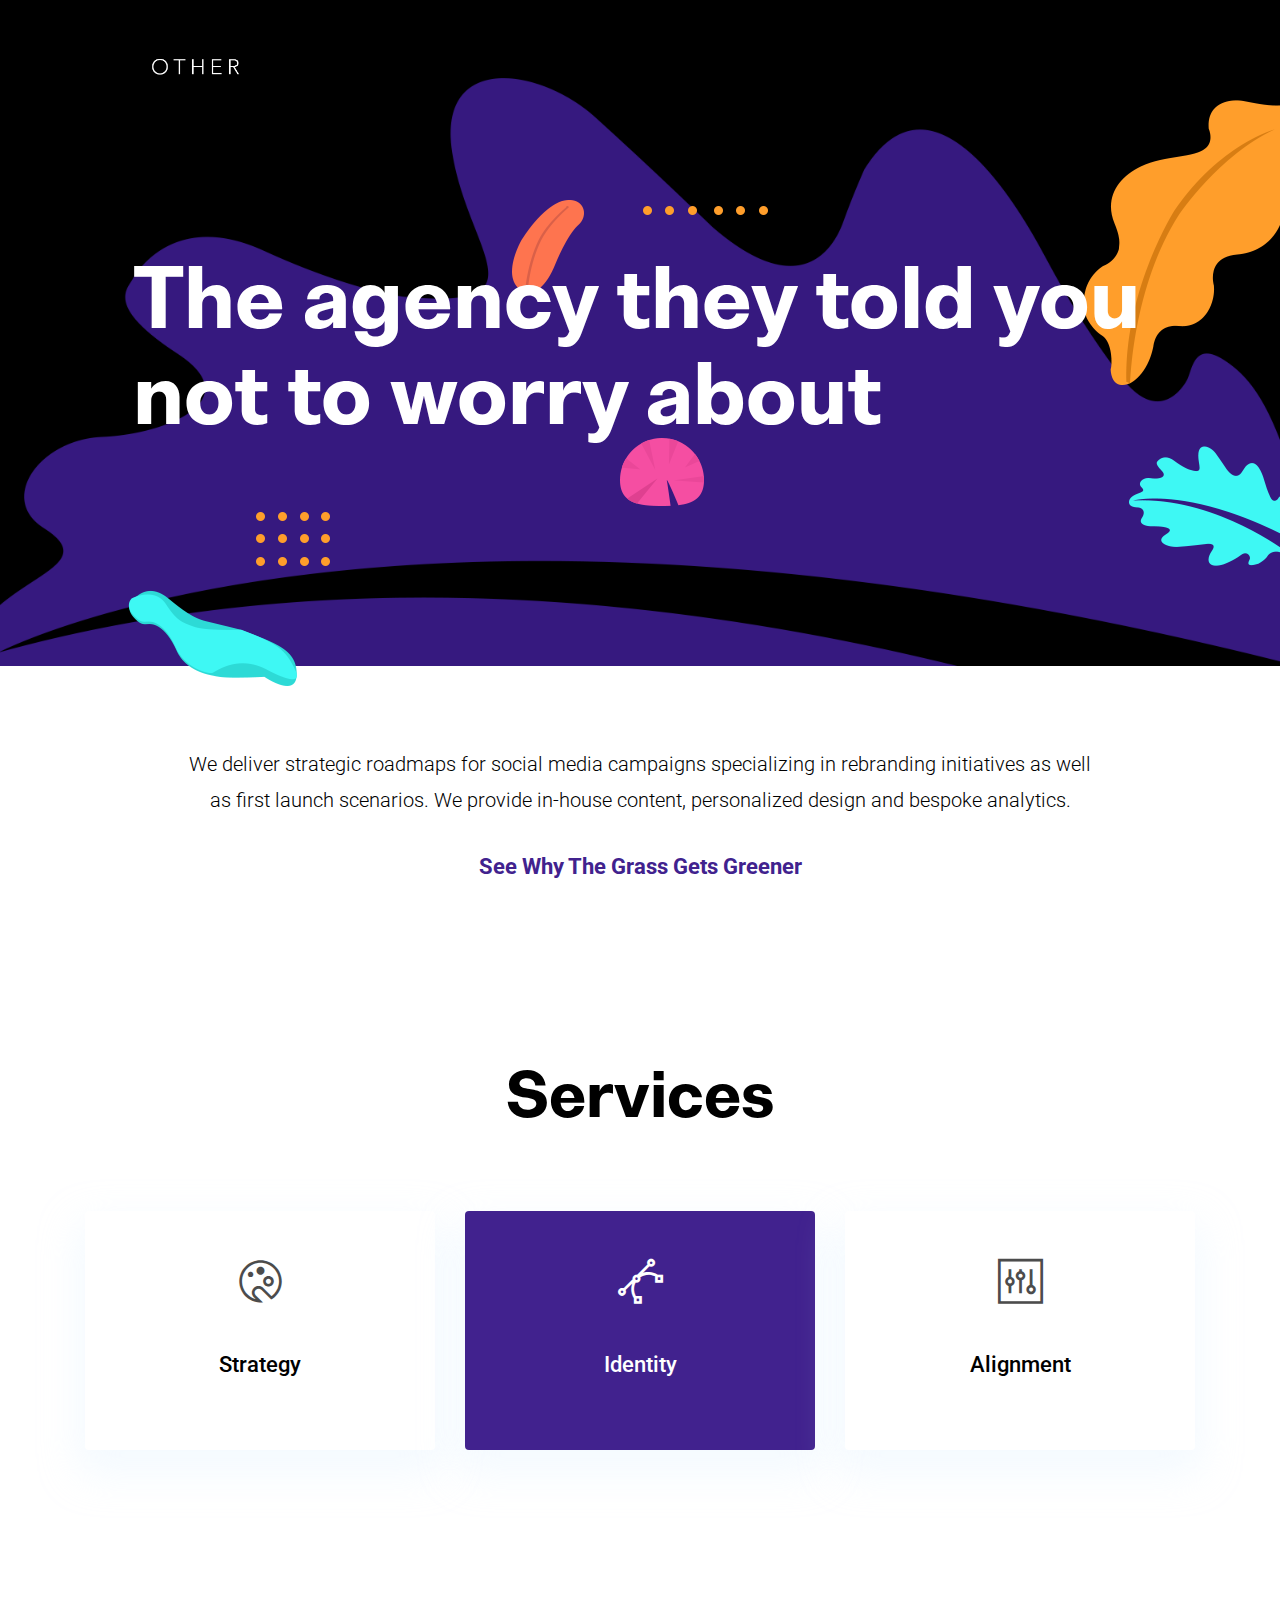
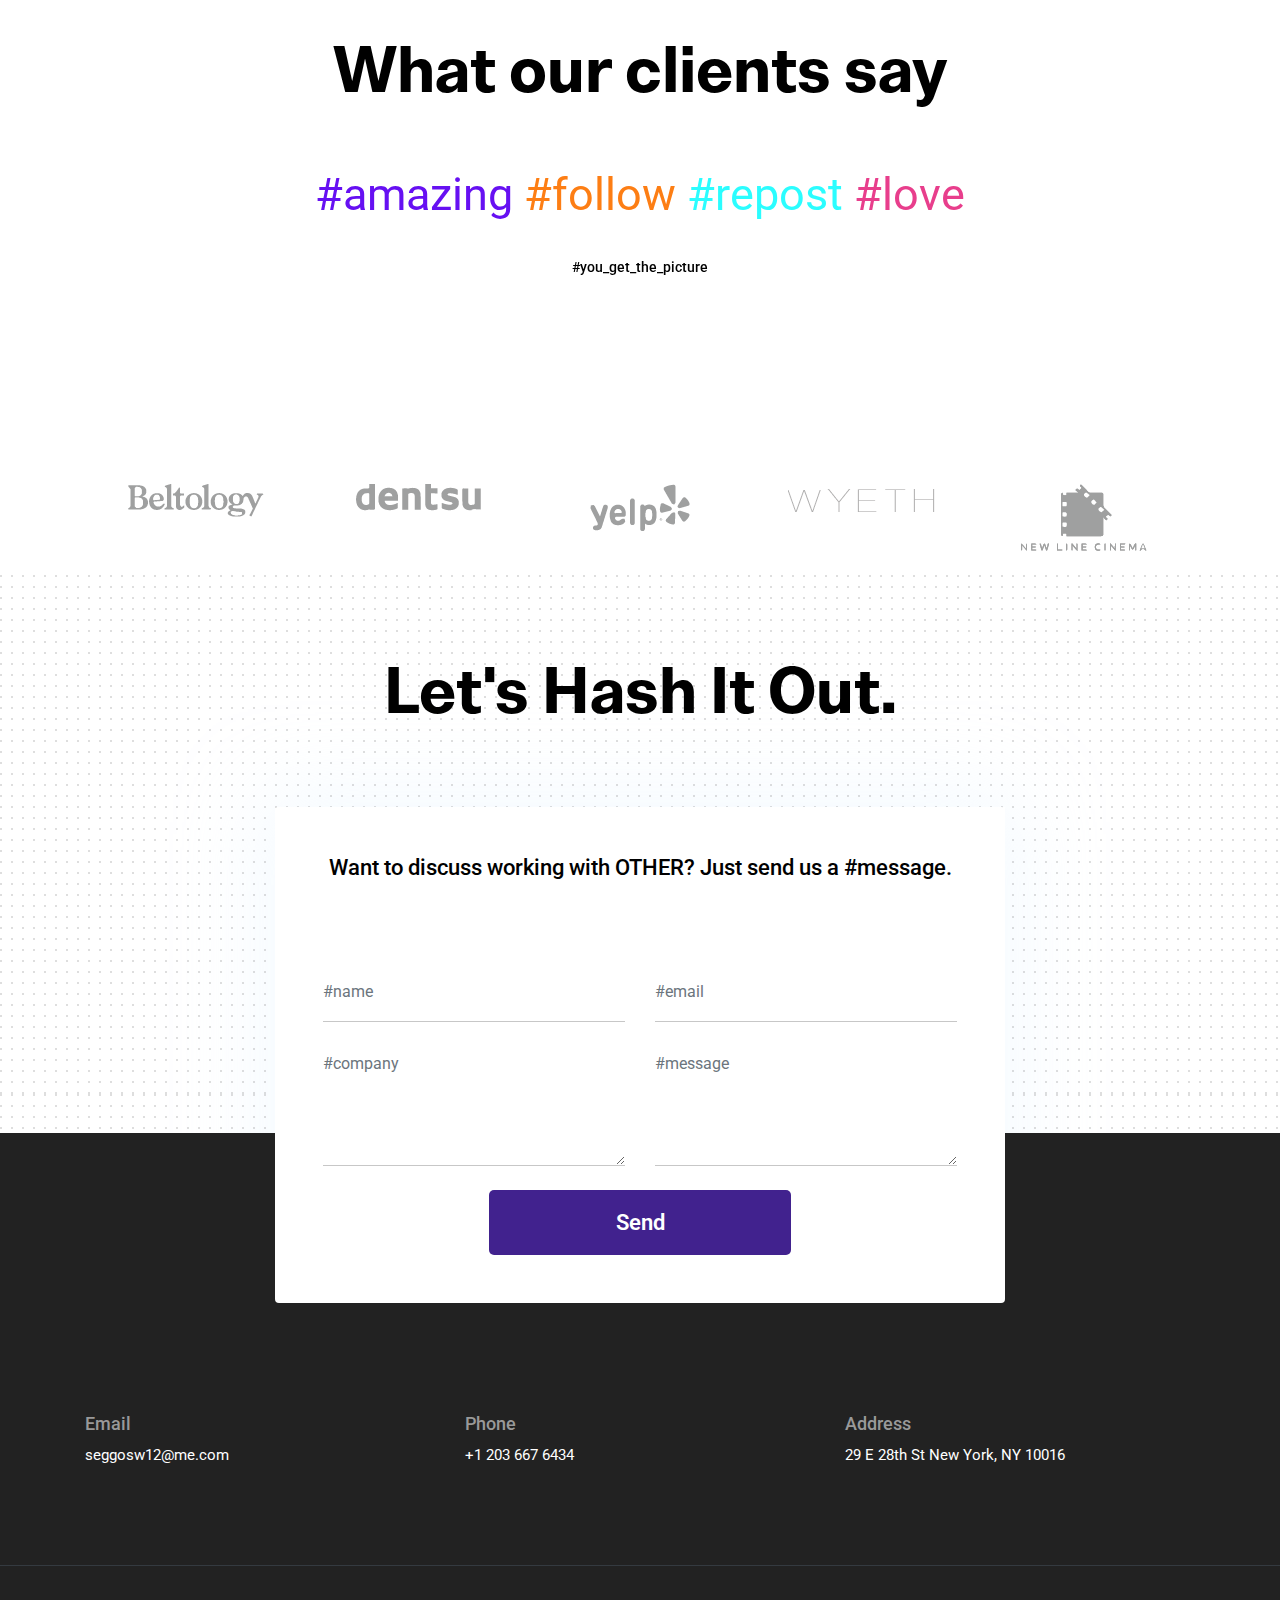
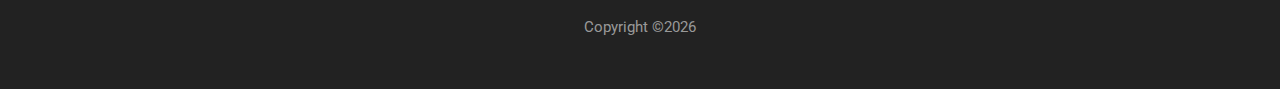
==== commit 823e6885: "Deploy from Forestry.io" ====
--- a/index.html
+++ b/index.html
@@ -61,7 +61,33 @@
         </div>
       </div>
     </div>
-    
+        <div class="layer-bg w-100">
+      <img class="img-fluid w-100" src="/images/illustrations/leaf-bg.png" alt="bg-shape">
+    </div>
+    <div class="layer" id="l2">
+      <img src="/images/illustrations/dots-cyan.png" alt="bg-shape">
+    </div>
+    <div class="layer" id="l3">
+      <img src="/images/illustrations/leaf-orange.png" alt="bg-shape">
+    </div>
+    <div class="layer" id="l4">
+      <img src="/images/illustrations/dots-orange.png" alt="bg-shape">
+    </div>
+    <div class="layer" id="l5">
+      <img src="/images/illustrations/leaf-yellow.png" alt="bg-shape">
+    </div>
+    <div class="layer" id="l6">
+      <img src="/images/illustrations/leaf-cyan.png" alt="bg-shape">
+    </div>
+    <div class="layer" id="l7">
+      <img src="/images/illustrations/dots-group-orange.png" alt="bg-shape">
+    </div>
+    <div class="layer" id="l8">
+      <img src="/images/illustrations/leaf-pink-round.png" alt="bg-shape">
+    </div>
+    <div class="layer" id="l9">
+      <img src="/images/illustrations/leaf-cyan-2.png" alt="bg-shape">
+    </div>
     
     <ul class="list-unstyled ml-5 mt-3 position-relative zindex-1">
       
--- a/css/style.min.css
+++ b/css/style.min.css
@@ -2,4 +2,4 @@
 [MAIN STYLESHEET]
 PROJECT: Project Name
 VERSION: Versoin Number
--------------------------------------------------------------------*/@import "https://fonts.googleapis.com/css?family=Playfair+Display:400,700|Roboto:300,400,500,700";@font-face{font-family:bwnistaint-xbd;src:url(../fonts/BwNistaInt-xBd.woff) format("woff");font-style:normal;font-display:swap}body{line-height:1.2;font-family:roboto,sans-serif;-webkit-font-smoothing:antialiased;font-size:15px;color:#4c4c4c}p{font-weight:400;color:#4c4c4c;font-size:15px;line-height:1.8;font-family:roboto,sans-serif}h1,h2,h3,h4,h5,h6{color:#000;font-family:roboto,sans-serif;line-height:1.2}h1,.h1{font-size:80px}@media(max-width:991px){h1,.h1{font-size:65px}}h2,.h2{font-size:60px}@media(max-width:991px){h2,.h2{font-size:50px}}h3,.h3{font-size:40px}h4,.h4{font-size:22px}h5,.h5{font-size:18px}h6,.h6{font-size:14px}.btn{font-size:22px;font-family:roboto,sans-serif;text-transform:capitalize;padding:16px 44px;border-radius:5px;font-weight:600;border:0;position:relative;z-index:1;transition:.2s ease}.btn:focus{outline:0;box-shadow:none!important}.btn:active{box-shadow:none}.btn-sm{font-size:15px;padding:10px 30px}.btn-xs{padding:5px 10px;font-size:15px}.btn-primary{background:#41228e;color:#fff}.btn-primary:active{background:#542cb7!important}.btn-primary:hover{background:#542cb7}.btn-primary.focus,.btn-primary.active{background:#542cb7!important;box-shadow:none!important}.btn-transparent{background:transparent;color:#41228e;font-weight:700}.btn-transparent:active,.btn-transparent:hover{color:#41228e}body{background-color:#fff;overflow-x:hidden}::selection{background:#542cb7;color:#fff}.preloader{position:fixed;top:0;left:0;right:0;bottom:0;background-color:#fff;z-index:999;display:flex;align-items:center;justify-content:center}ol,ul{list-style-type:none;margin:0}img{vertical-align:middle;border:0}a,a:hover,a:focus{text-decoration:none}a,button,select{cursor:pointer;transition:.2s ease}a:focus,button:focus,select:focus{outline:0}a.text-dark:hover{color:#41228e!important}a:hover{color:#41228e}.slick-slide{outline:0}.section{padding-top:80px;padding-bottom:80px}.section-title{margin-bottom:80px;font-family:bwnistaint-xbd}.bg-cover{background-size:cover;background-position:50%;background-repeat:no-repeat}.overlay{position:relative}.overlay::before{position:absolute;content:'';height:100%;width:100%;top:0;left:0;background:#000;opacity:.5}.outline-0{outline:0!important}.d-unset{display:unset!important}.bg-primary{background:#000!important}.bg-gray{background:#eaeaea!important}.text-primary{color:#41228e!important}.text-color{color:#4c4c4c}.text-dark{color:#000!important}.text-light{color:#999!important}.mb-10{margin-bottom:10px!important}.mb-20{margin-bottom:20px!important}.mb-30{margin-bottom:30px!important}.mb-40{margin-bottom:40px!important}.mb-50{margin-bottom:50px!important}.mb-60{margin-bottom:60px!important}.mb-70{margin-bottom:70px!important}.mb-80{margin-bottom:80px!important}.mb-90{margin-bottom:90px!important}.mb-100{margin-bottom:100px!important}.zindex-1{z-index:1}.rounded-lg{border-radius:15px}.overflow-hidden{overflow:hidden}.font-secondary{font-family:roboto,sans-serif!important}.font-tertiary{font-family:bwnistaint-xbd!important}.shadow{box-shadow:0 18px 39.1px 6.9px rgba(224,241,255,.34)!important}.bg-dark{background-color:#222!important}.icon{font-size:45px}.icon-bg{height:100px;width:100px;line-height:100px;text-align:center}.icon-light{color:#c8d5ef}.slick-dots{text-align:center;padding-left:0;display:none!important}.slick-dots li{display:inline-block;margin:2px}.slick-dots li.slick-active button{background:#fff;width:25px}.slick-dots li button{height:6px;width:12px;background:rgba(255,255,255,.5);color:transparent;border-radius:10px;overflow:hidden;transition:.2s ease;border:0}.form-control{border:0;border-radius:0;border-bottom:1px solid #c7c7c7;height:60px}.form-control:focus{border-color:#41228e;outline:0;box-shadow:none!important}textarea.form-control{height:120px}.card{border:0}.card-header{border:0}.card-footer{border:0}.navigation{padding:40px 130px;transition:.3s ease}.navigation.nav-bg{background-color:#41228e;padding:15px 100px}@media(max-width:991px){.navigation.nav-bg{padding:15px 20px}}@media(max-width:991px){.navigation{padding:20px;background:#41228e}}.navbar .nav-item .nav-link{font-family:bwnistaint-xbd;text-transform:uppercase;padding:15px}.navbar .nav-item.active{font-weight:700}.navbar-dark .navbar-nav .nav-link{color:#fff}.hero-area{padding:250px 0 200px;position:relative}@media(max-width:767px){.hero-area{padding:200px 0 150px;overflow:hidden}}.hero-area h1{position:relative;z-index:2}.layer{position:absolute;z-index:1}#l1{bottom:0;left:0}#l2{top:190px;left:-250px}#l3{top:200px;left:40%}#l4{top:200px;right:40%}#l5{top:100px;right:-150px}#l6{bottom:-20px;left:10%}#l7{bottom:100px;left:20%}#l8{bottom:160px;right:45%}#l9{bottom:100px;right:-10px}.layer-bg{position:absolute;bottom:0;left:0}.progress-wrapper{height:130px;overflow:hidden}.wave{position:absolute;width:100%;height:100%}.wave::before,.wave::after{content:"";position:absolute;width:800px;height:800px;bottom:0;left:50%;background-color:rgba(255,255,255,.4);border-radius:45%;transform:translateX(-50%) rotate(0);animation:rotate 6s linear infinite;z-index:10}.wave::after{border-radius:47%;background-color:rgba(255,255,255,.9);transform:translateX(-50%) rotate(0);animation:rotate 10s linear -5s infinite;z-index:20}@keyframes rotate{50%{transform:translateX(-50%) rotate(180deg)}100%{transform:translateX(-50%) rotate(360deg)}}.edu-bg-image{position:absolute;left:0;top:-300px;z-index:-1}.hover-bg-primary{transition:.3s ease}.hover-bg-primary:hover{background:#41228e}.hover-bg-primary:hover *{color:#fff}.active-bg-primary{transition:.3s ease;background:#41228e}.active-bg-primary *{color:#fff}.hover-shadow{transition:.2s ease}.hover-shadow:hover{box-shadow:0 18px 40px 8px rgba(224,241,255,.54)!important}.hover-wrapper{overflow:hidden}.hover-wrapper img{transition:.3s ease;transform:scale(1.1)}.hover-wrapper:hover img{transform:scale(1)}.hover-wrapper:hover .hover-overlay{opacity:1;visibility:visible}.hover-overlay{position:absolute;height:100%;width:100%;border-radius:inherit;top:0;left:0;background:rgba(0,0,0,.3);opacity:0;visibility:hidden;transition:.3s ease}.hover-content{position:absolute;top:50%;transform:translateY(-50%);left:0;right:0;text-align:center}.testimonial-content strong{color:#2bfdff;font-weight:400}.testimonial-bg-shapes .container{position:relative;z-index:1}.testimonial-bg-shapes .bg-map{position:absolute;left:50%;top:50%;transform:translate(-50%,-50%)}.testimonial-bg-shapes .bg-shape-1{position:absolute;left:100px;top:-50px}.testimonial-bg-shapes .bg-shape-2{position:absolute;right:150px;top:50px}.testimonial-bg-shapes .bg-shape-3{position:absolute;right:50px;top:200px}.testimonial-bg-shapes .bg-shape-4{position:absolute;left:100px;bottom:200px}.testimonial-bg-shapes .bg-shape-5{position:absolute;right:200px;bottom:-50px}.footer-section{padding-top:200px}.section-on-footer{margin-bottom:-250px}.shadow-down{position:relative}.shadow-down::before{position:absolute;content:"";box-shadow:0 0 80.75px 14.25px rgba(224,241,255,.34);height:100%;width:100%;left:0;top:0;z-index:-1}.card-lg{flex-direction:row-reverse;align-items:center}@media(max-width:991px){.card-lg{flex-direction:column}}blockquote{display:inline-block;padding:10px 20px;background:#eaeaea;border-left:2px solid #41228e;font-style:italic;font-size:22px}.content *{margin-bottom:20px}.content strong{font-family:playfair display,serif;font-size:22px;font-weight:400;color:#000;display:inherit;line-height:1.5}.page-title-alt{padding:350px 0 70px}.border-thick{border:10px solid}.drag-lg-top{margin-top:-230px}@media(max-width:991px){.drag-lg-top{margin-top:0}}.page-title-alt .container{position:relative;z-index:1}.page-title-alt .bg-shape-1{position:absolute;left:0;top:0;height:100%}.page-title-alt .bg-shape-2{position:absolute;left:70px;top:100px}.page-title-alt .bg-shape-3{position:absolute;left:30%;top:50px;transform:rotate(180deg)}.page-title-alt .bg-shape-4{position:absolute;left:100px;bottom:100px}.page-title-alt .bg-shape-5{position:absolute;left:40%;bottom:-25px}.page-title-alt .bg-shape-6{position:absolute;bottom:100px;right:-100px}.page-title{padding:250px 0 150px}.page-title .container{position:relative;z-index:1}.page-title .bg-shape-1{position:absolute;left:0;bottom:0;width:100%}.page-title .bg-shape-2{position:absolute;left:-20px;top:-10px}.page-title .bg-shape-3{position:absolute;left:10%;top:100px}.page-title .bg-shape-4{position:absolute;left:50%;top:-20px}.page-title .bg-shape-5{position:absolute;left:90px;bottom:-50px;transform:rotate(180deg)}.page-title .bg-shape-6{position:absolute;right:20%;bottom:-20px}.page-title .bg-shape-7{position:absolute;right:-220px;bottom:-100px}.filter-controls li{cursor:pointer}.filter-controls li.active{font-weight:700}.values{font-size:3em}.navbar-toggler{display:none}+-------------------------------------------------------------------*/@import "https://fonts.googleapis.com/css?family=Playfair+Display:400,700|Roboto:300,400,500,700";@font-face{font-family:bwnistaint-xbd;src:url(../fonts/BwNistaInt-xBd.woff) format("woff");font-style:normal;font-display:swap}body{line-height:1.2;font-family:roboto,sans-serif;-webkit-font-smoothing:antialiased;font-size:15px;color:#4c4c4c}p{font-weight:400;color:#4c4c4c;font-size:15px;line-height:1.8;font-family:roboto,sans-serif}h1,h2,h3,h4,h5,h6{color:#000;font-family:roboto,sans-serif;line-height:1.2}h1,.h1{font-size:80px}@media(max-width:991px){h1,.h1{font-size:65px}}h2,.h2{font-size:60px}@media(max-width:991px){h2,.h2{font-size:50px}}h3,.h3{font-size:40px}h4,.h4{font-size:22px}h5,.h5{font-size:18px}h6,.h6{font-size:14px}.btn{font-size:22px;font-family:roboto,sans-serif;text-transform:capitalize;padding:16px 44px;border-radius:5px;font-weight:600;border:0;position:relative;z-index:1;transition:.2s ease}.btn:focus{outline:0;box-shadow:none!important}.btn:active{box-shadow:none}.btn-sm{font-size:15px;padding:10px 30px}.btn-xs{padding:5px 10px;font-size:15px}.btn-primary{background:#41228e;color:#fff}.btn-primary:active{background:#542cb7!important}.btn-primary:hover{background:#542cb7}.btn-primary.focus,.btn-primary.active{background:#542cb7!important;box-shadow:none!important}.btn-transparent{background:transparent;color:#41228e;font-weight:700}.btn-transparent:active,.btn-transparent:hover{color:#41228e}body{background-color:#fff;overflow-x:hidden}::selection{background:#542cb7;color:#fff}.preloader{position:fixed;top:0;left:0;right:0;bottom:0;background-color:#fff;z-index:999;display:flex;align-items:center;justify-content:center}ol,ul{list-style-type:none;margin:0}img{vertical-align:middle;border:0}a,a:hover,a:focus{text-decoration:none}a,button,select{cursor:pointer;transition:.2s ease}a:focus,button:focus,select:focus{outline:0}a.text-dark:hover{color:#41228e!important}a:hover{color:#41228e}.slick-slide{outline:0}.section{padding-top:80px;padding-bottom:80px}.section-title{margin-bottom:80px;font-family:bwnistaint-xbd}.bg-cover{background-size:cover;background-position:50%;background-repeat:no-repeat}.overlay{position:relative}.overlay::before{position:absolute;content:'';height:100%;width:100%;top:0;left:0;background:#000;opacity:.5}.outline-0{outline:0!important}.d-unset{display:unset!important}.bg-primary{background:#000!important}.bg-gray{background:#eaeaea!important}.text-primary{color:#41228e!important}.text-color{color:#4c4c4c}.text-dark{color:#000!important}.text-light{color:#999!important}.mb-10{margin-bottom:10px!important}.mb-20{margin-bottom:20px!important}.mb-30{margin-bottom:30px!important}.mb-40{margin-bottom:40px!important}.mb-50{margin-bottom:50px!important}.mb-60{margin-bottom:60px!important}.mb-70{margin-bottom:70px!important}.mb-80{margin-bottom:80px!important}.mb-90{margin-bottom:90px!important}.mb-100{margin-bottom:100px!important}.zindex-1{z-index:1}.rounded-lg{border-radius:15px}.overflow-hidden{overflow:hidden}.font-secondary{font-family:roboto,sans-serif!important}.font-tertiary{font-family:bwnistaint-xbd!important}.shadow{box-shadow:0 18px 39.1px 6.9px rgba(224,241,255,.34)!important}.bg-dark{background-color:#222!important}.icon{font-size:45px}.icon-bg{height:100px;width:100px;line-height:100px;text-align:center}.icon-light{color:#c8d5ef}.slick-dots{text-align:center;padding-left:0;display:none!important}.slick-dots li{display:inline-block;margin:2px}.slick-dots li.slick-active button{background:#fff;width:25px}.slick-dots li button{height:6px;width:12px;background:rgba(255,255,255,.5);color:transparent;border-radius:10px;overflow:hidden;transition:.2s ease;border:0}.form-control{border:0;border-radius:0;border-bottom:1px solid #c7c7c7;height:60px}.form-control:focus{border-color:#41228e;outline:0;box-shadow:none!important}textarea.form-control{height:120px}.card{border:0}.card-header{border:0}.card-footer{border:0}.navigation{padding:40px 130px;transition:.3s ease}.navigation.nav-bg{background-color:#41228e;padding:15px 100px}@media(max-width:991px){.navigation.nav-bg{padding:15px 20px}}@media(max-width:991px){.navigation{padding:20px;background:#41228e}}.navbar .nav-item .nav-link{font-family:bwnistaint-xbd;text-transform:uppercase;padding:15px}.navbar .nav-item.active{font-weight:700}.navbar-dark .navbar-nav .nav-link{color:#fff}.hero-area{padding:250px 0 200px;position:relative}@media(max-width:767px){.hero-area{padding:200px 0 150px;overflow:hidden}}.hero-area h1{position:relative;z-index:2}.layer{position:absolute;z-index:1}#l1{bottom:0;left:0}#l2{top:190px;left:-250px}#l3{top:200px;left:40%}#l4{top:200px;right:40%}#l5{top:100px;right:-150px}#l6{bottom:-20px;left:10%}#l7{bottom:100px;left:20%}#l8{bottom:160px;right:45%}#l9{bottom:100px;right:-10px}.layer-bg{position:absolute;bottom:0;left:0}.progress-wrapper{height:130px;overflow:hidden}.wave{position:absolute;width:100%;height:100%}.wave::before,.wave::after{content:"";position:absolute;width:800px;height:800px;bottom:0;left:50%;background-color:rgba(255,255,255,.4);border-radius:45%;transform:translateX(-50%) rotate(0);animation:rotate 6s linear infinite;z-index:10}.wave::after{border-radius:47%;background-color:rgba(255,255,255,.9);transform:translateX(-50%) rotate(0);animation:rotate 10s linear -5s infinite;z-index:20}@keyframes rotate{50%{transform:translateX(-50%) rotate(180deg)}100%{transform:translateX(-50%) rotate(360deg)}}.edu-bg-image{position:absolute;left:0;top:-300px;z-index:-1}.hover-bg-primary{transition:.3s ease}.hover-bg-primary:hover{background:#41228e}.hover-bg-primary:hover *{color:#fff}.active-bg-primary{transition:.3s ease;background:#41228e}.active-bg-primary *{color:#fff}.hover-shadow{transition:.2s ease}.hover-shadow:hover{box-shadow:0 18px 40px 8px rgba(224,241,255,.54)!important}.hover-wrapper{overflow:hidden}.hover-wrapper img{transition:.3s ease;transform:scale(1.1)}.hover-wrapper:hover img{transform:scale(1)}.hover-wrapper:hover .hover-overlay{opacity:1;visibility:visible}.hover-overlay{position:absolute;height:100%;width:100%;border-radius:inherit;top:0;left:0;background:rgba(0,0,0,.3);opacity:0;visibility:hidden;transition:.3s ease}.hover-content{position:absolute;top:50%;transform:translateY(-50%);left:0;right:0;text-align:center}.testimonial-content strong{color:#2bfdff;font-weight:400}.testimonial-bg-shapes .container{position:relative;z-index:1}.testimonial-bg-shapes .bg-map{position:absolute;left:50%;top:50%;transform:translate(-50%,-50%)}.testimonial-bg-shapes .bg-shape-1{position:absolute;left:100px;top:-50px}.testimonial-bg-shapes .bg-shape-2{position:absolute;right:150px;top:50px}.testimonial-bg-shapes .bg-shape-3{position:absolute;right:50px;top:200px}.testimonial-bg-shapes .bg-shape-4{position:absolute;left:100px;bottom:200px}.testimonial-bg-shapes .bg-shape-5{position:absolute;right:200px;bottom:-50px}.footer-section{padding-top:200px}.section-on-footer{margin-bottom:-250px}.shadow-down{position:relative}.shadow-down::before{position:absolute;content:"";box-shadow:0 0 80.75px 14.25px rgba(224,241,255,.34);height:100%;width:100%;left:0;top:0;z-index:-1}.card-lg{flex-direction:row-reverse;align-items:center}@media(max-width:991px){.card-lg{flex-direction:column}}blockquote{display:inline-block;padding:10px 20px;background:#eaeaea;border-left:2px solid #41228e;font-style:italic;font-size:22px}.content *{margin-bottom:20px}.content strong{font-family:playfair display,serif;font-size:22px;font-weight:400;color:#000;display:inherit;line-height:1.5}.page-title-alt{padding:350px 0 70px}.border-thick{border:10px solid}.drag-lg-top{margin-top:-230px}@media(max-width:991px){.drag-lg-top{margin-top:0}}.page-title-alt .container{position:relative;z-index:1}.page-title-alt .bg-shape-1{position:absolute;left:0;top:0;height:100%}.page-title-alt .bg-shape-2{position:absolute;left:70px;top:100px}.page-title-alt .bg-shape-3{position:absolute;left:30%;top:50px;transform:rotate(180deg)}.page-title-alt .bg-shape-4{position:absolute;left:100px;bottom:100px}.page-title-alt .bg-shape-5{position:absolute;left:40%;bottom:-25px}.page-title-alt .bg-shape-6{position:absolute;bottom:100px;right:-100px}.page-title{padding:250px 0 150px}.page-title .container{position:relative;z-index:1}.page-title .bg-shape-1{position:absolute;left:0;bottom:0;width:100%}.page-title .bg-shape-2{position:absolute;left:-20px;top:-10px}.page-title .bg-shape-3{position:absolute;left:10%;top:100px}.page-title .bg-shape-4{position:absolute;left:50%;top:-20px}.page-title .bg-shape-5{position:absolute;left:90px;bottom:-50px;transform:rotate(180deg)}.page-title .bg-shape-6{position:absolute;right:20%;bottom:-20px}.page-title .bg-shape-7{position:absolute;right:-220px;bottom:-100px}.filter-controls li{cursor:pointer}.filter-controls li.active{font-weight:700}.values{font-size:3em}.navbar-toggler{display:none!important}